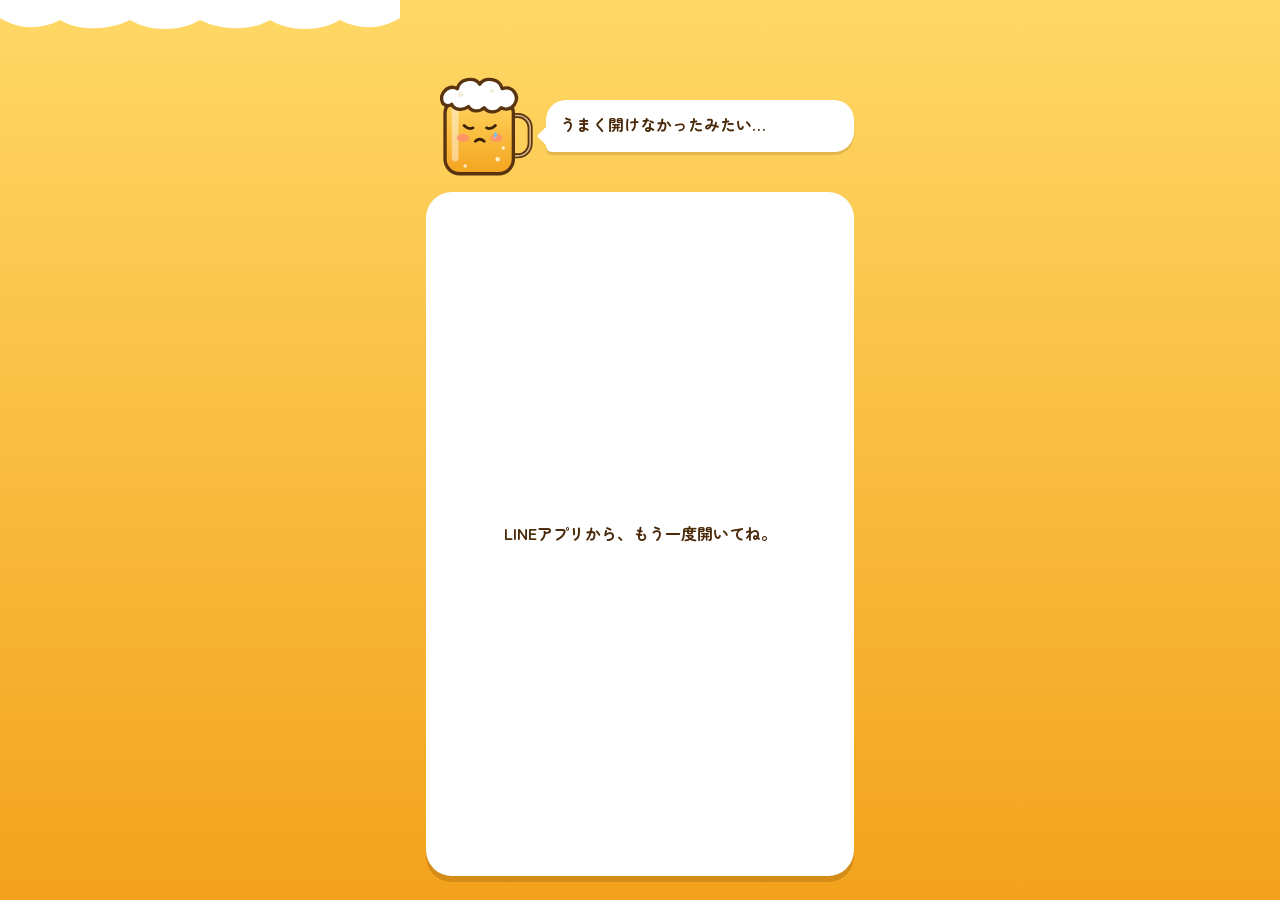
==== index.html @ 42660711 "Add files via upload" ====
<!doctype html>
<html lang="ja">
<head>
<meta charset="utf-8">
<meta name="viewport" content="width=device-width, initial-scale=1, viewport-fit=cover">
<title>飲み会アンケート</title>
<link rel="preconnect" href="https://fonts.googleapis.com">
<link href="https://fonts.googleapis.com/css2?family=Zen+Maru+Gothic:wght@500;700;900&display=swap" rel="stylesheet">
<script charset="utf-8" src="https://static.line-scdn.net/liff/edge/2/sdk.js"></script>
<script src="nomy.js"></script>
<style>
  :root {
    --beer-top: #FFD866;
    --beer-bottom: #F3A21C;
    --ink: #4A2A0A;
    --ink-soft: #7A5528;
    --card: #FFFFFF;
    --chip: #FFF3D1;
    --lantern: #E4572E;
  }
  * { box-sizing: border-box; }
  html, body { height: 100%; }
  body {
    margin: 0; color: var(--ink);
    font-family: "Zen Maru Gothic", "Hiragino Maru Gothic ProN", "Hiragino Sans", sans-serif;
    font-size: 16px; line-height: 1.6;
    background: linear-gradient(180deg, var(--beer-top), var(--beer-bottom)) fixed;
    overflow-x: hidden;
  }
  /* 泡のふち＋炭酸 */
  .foam-edge { position: fixed; inset: 0 0 auto 0; height: 34px; z-index: 0; pointer-events: none; }
  .bubbles { position: fixed; inset: 0; z-index: 0; pointer-events: none; overflow: hidden; }
  .bubbles i {
    position: absolute; bottom: -20px; width: var(--s); height: var(--s); left: var(--x);
    border-radius: 50%; background: rgba(255,255,255,.55); box-shadow: inset -2px -2px 0 rgba(255,255,255,.4);
    animation: rise var(--d) linear var(--delay) infinite;
  }
  @keyframes rise { to { transform: translate(var(--drift), -110vh); } }

  .app { position: relative; z-index: 1; max-width: 460px; margin: 0 auto; min-height: 100%;
    padding: calc(40px + env(safe-area-inset-top)) 16px calc(24px + env(safe-area-inset-bottom));
    display: flex; flex-direction: column; }

  .progress { display: flex; align-items: center; gap: 10px; font-weight: 700; font-size: 13px; color: var(--ink-soft); }
  .progress .track { flex: 1; height: 10px; background: rgba(255,255,255,.45); border-radius: 999px; overflow: hidden; }
  .progress .fill { height: 100%; width: 0; background: #fff; border-radius: 999px; transition: width .4s ease; }
  .progress[hidden] { display: block; visibility: hidden; }

  .stage { display: grid; grid-template-columns: 112px 1fr; align-items: end; gap: 8px; margin: 14px 0 10px; }
  .nomy-wrap { width: 112px; }
  .say {
    position: relative; background: var(--card); border-radius: 20px 20px 20px 6px; padding: 12px 14px;
    font-weight: 700; margin-bottom: 30px; min-height: 52px;
    box-shadow: 0 3px 0 rgba(74,42,10,.15);
  }
  .say::before { content: ""; position: absolute; left: -9px; bottom: 6px; border: 10px solid transparent; border-right-color: var(--card); border-left: 0; }
  .say.pop { animation: pop .35s cubic-bezier(.3,1.5,.6,1); }
  @keyframes pop { from { transform: scale(.85); opacity: .2; } }

  .card {
    background: var(--card); border-radius: 26px; padding: 22px 18px; box-shadow: 0 6px 0 rgba(74,42,10,.18);
    flex: 1 0 auto; display: flex; flex-direction: column;
  }
  .step { display: none; flex-direction: column; gap: 14px; flex: 1; }
  .step.on { display: flex; animation: slide .35s ease; }
  .step.back.on { animation-name: slideBack; }
  @keyframes slide { from { transform: translateX(24px); opacity: 0; } }
  @keyframes slideBack { from { transform: translateX(-24px); opacity: 0; } }
  .q { font-size: 21px; font-weight: 900; line-height: 1.4; margin: 0; }
  .hint { margin: -6px 0 0; color: var(--ink-soft); font-size: 14px; }
  .tag { display: inline-block; font-size: 12px; border-radius: 6px; padding: 0 7px; margin-left: 6px; vertical-align: 3px; font-weight: 700; }
  .tag.req { background: var(--lantern); color: #fff; }
  .tag.opt { background: var(--chip); color: var(--ink-soft); }

  input[type=text], textarea {
    width: 100%; font: inherit; font-size: 17px; color: inherit; background: #FFFBF0;
    border: 2px solid #F1DFB2; border-radius: 14px; padding: 12px 14px; -webkit-appearance: none;
  }
  textarea { min-height: 120px; resize: vertical; }
  input:focus, textarea:focus { outline: none; border-color: var(--beer-bottom); background: #fff; }
  .count { text-align: right; font-size: 12px; color: var(--ink-soft); margin-top: -8px; }

  .choices { display: grid; gap: 10px; }
  .choices input { position: absolute; opacity: 0; pointer-events: none; }
  .choices label {
    display: flex; align-items: center; gap: 12px; padding: 14px 16px; border-radius: 16px; cursor: pointer;
    background: var(--chip); border: 2px solid transparent; font-weight: 700; font-size: 17px;
    transition: transform .15s ease;
  }
  .choices label .em { font-size: 26px; line-height: 1; }
  .choices input:checked + label { background: #fff; border-color: var(--beer-bottom); box-shadow: 0 4px 0 var(--beer-bottom); transform: translateY(-2px); }
  .choices input:focus-visible + label { outline: 3px solid var(--ink); outline-offset: 2px; }

  .err { color: var(--lantern); font-weight: 700; font-size: 14px; min-height: 1.4em; margin: 0; }
  .nav { display: flex; gap: 10px; align-items: center; margin-top: auto; padding-top: 8px; }
  .btn {
    font: inherit; font-weight: 900; font-size: 17px; border: 0; border-radius: 999px; padding: 14px 22px; cursor: pointer;
    background: var(--ink); color: #fff; flex: 1; box-shadow: 0 4px 0 #2A1604;
  }
  .btn:active { transform: translateY(2px); box-shadow: 0 2px 0 #2A1604; }
  .btn:disabled { opacity: .6; }
  .btn.ghost { flex: 0 0 auto; background: transparent; color: var(--ink-soft); box-shadow: none; padding: 14px 8px; }
  .btn:focus-visible { outline: 3px solid #fff; outline-offset: 2px; }

  .intro .big { font-size: 26px; font-weight: 900; line-height: 1.35; margin: 0; }
  .intro p { margin: 0; color: var(--ink-soft); }
  .greet { white-space: pre-wrap; color: var(--ink) !important; font-weight: 700; }
  .rules { background: #FFF3D1; border-radius: 16px; padding: 12px 14px; }
  .rules b { color: var(--lantern); display: block; margin-bottom: 4px; }
  .rules p { white-space: pre-wrap; font-size: 14px; margin: 0; color: var(--ink) !important; }
  .agree { display: flex; gap: 10px; align-items: flex-start; font-weight: 700; padding: 12px 14px; border-radius: 14px; border: 2px dashed #F1DFB2; cursor: pointer; }
  .agree input { width: 24px; height: 24px; accent-color: var(--lantern); flex: none; margin: 0; }
  .agree:has(input:checked) { border-style: solid; border-color: var(--lantern); background: #FFF6F2; }
  .sub-input { display: none; } .sub-input.show { display: block; animation: slide .3s ease; }
  .multi input[type=checkbox] { position: absolute; opacity: 0; pointer-events: none; }
  .multi input:checked + label { background: #fff; border-color: var(--beer-bottom); box-shadow: 0 4px 0 var(--beer-bottom); transform: translateY(-2px); }
  .multi input:checked + label::after { content: "✓"; margin-left: auto; color: var(--lantern); font-weight: 900; }
  .multi input:focus-visible + label { outline: 3px solid var(--ink); outline-offset: 2px; }
  .stop { display: none; text-align: center; padding: 12px; border-radius: 16px; background: #FFF6F2; font-weight: 700; }
  .stop.show { display: block; animation: pop .35s ease; }
  /* 入ってきた質問の中身を順番に出す */
  .step.on > * { animation: rise-in .45s cubic-bezier(.2,.8,.2,1) both; }
  .step.on > *:nth-child(2) { animation-delay: .05s; } .step.on > *:nth-child(3) { animation-delay: .1s; }
  .step.on > *:nth-child(4) { animation-delay: .15s; } .step.on > *:nth-child(5) { animation-delay: .2s; }
  .step.on .choices label { animation: rise-in .4s cubic-bezier(.2,.8,.2,1) both; }
  .step.on .choices label:nth-of-type(2) { animation-delay: .08s; } .step.on .choices label:nth-of-type(3) { animation-delay: .16s; } .step.on .choices label:nth-of-type(4) { animation-delay: .24s; }
  @keyframes rise-in { from { opacity: 0; transform: translateY(10px); } }
  .choices label:active { transform: scale(.97); }
  .progress .fill { position: relative; }
  .progress .fill::after { content: ""; position: absolute; right: -2px; top: -3px; width: 16px; height: 16px; border-radius: 50%; background: #fff; box-shadow: -8px 2px 0 -2px #fff; }

  /* カンパイ画面 */
  .done { position: fixed; inset: 0; z-index: 5; display: none; flex-direction: column; align-items: center; justify-content: center;
    text-align: center; padding: 24px 16px; background: linear-gradient(180deg, var(--beer-top), var(--beer-bottom)); }
  .done.show { display: flex; }
  .clink { position: relative; width: 300px; height: 190px; }
  .clink .m { position: absolute; bottom: 0; width: 130px; }
  .clink .m1 { left: 0; animation: toR 1.1s cubic-bezier(.5,0,.3,1) forwards; }
  .clink .m2 { right: 0; transform: scaleX(-1); animation: toL 1.1s cubic-bezier(.5,0,.3,1) forwards; }
  @keyframes toR { 0% { transform: translateX(-60px) rotate(0); } 60% { transform: translateX(36px) rotate(14deg); } 72% { transform: translateX(22px) rotate(8deg); } 100% { transform: translateX(26px) rotate(10deg); } }
  @keyframes toL { 0% { transform: scaleX(-1) translateX(-60px) rotate(0); } 60% { transform: scaleX(-1) translateX(36px) rotate(14deg); } 72% { transform: scaleX(-1) translateX(22px) rotate(8deg); } 100% { transform: scaleX(-1) translateX(26px) rotate(10deg); } }
  .splash { position: absolute; left: 50%; top: 22px; width: 0; height: 0; }
  .splash i { position: absolute; width: var(--s); height: var(--s); border-radius: 50%; background: #fff; opacity: 0;
    animation: burst .9s ease-out .62s forwards; }
  @keyframes burst { 0% { opacity: 1; transform: translate(0,0) scale(.4); } 100% { opacity: 0; transform: translate(var(--dx), var(--dy)) scale(1); } }
  .kanpai { font-size: 44px; font-weight: 900; color: #fff; margin: 18px 0 4px; letter-spacing: .04em;
    text-shadow: 0 4px 0 var(--ink); opacity: 0; transform: scale(.6); animation: shout .5s cubic-bezier(.3,1.6,.5,1) .7s forwards; }
  @keyframes shout { to { opacity: 1; transform: scale(1); } }
  .done h2 { margin: 6px 0 4px; font-size: 20px; }
  .done p { margin: 0 0 18px; color: var(--ink-soft); font-weight: 700; }
  .done .btn { flex: 0 0 auto; min-width: 240px; }
  .done a.sub { margin-top: 14px; color: var(--ink); font-weight: 700; }
  .confetti { position: fixed; inset: 0; pointer-events: none; overflow: hidden; }
  .confetti i { position: absolute; top: -20px; left: var(--x); width: 9px; height: 14px; background: var(--c); border-radius: 2px;
    animation: fall var(--d) linear var(--delay) forwards; }
  @keyframes fall { to { transform: translate(var(--drift), 110vh) rotate(var(--r)); } }

  .loading { flex: 1; display: flex; align-items: center; justify-content: center; font-weight: 700; }
  .banner { display: none; background: #fff; border-left: 6px solid var(--lantern); border-radius: 12px; padding: 10px 12px; font-weight: 700; margin-bottom: 10px; font-size: 14px; }
  .banner.show { display: block; }

  @media (prefers-reduced-motion: reduce) {
    .bubbles, .confetti { display: none; }
    .step.on > *, .step.on .choices label, .sub-input.show, .stop.show { animation: none !important; }
    .step.on, .say.pop, .clink .m1, .clink .m2, .splash i, .kanpai { animation: none !important; }
    .kanpai { opacity: 1; transform: none; }
    .clink .m1 { transform: translateX(26px) rotate(10deg); } .clink .m2 { transform: scaleX(-1) translateX(26px) rotate(10deg); }
  }
</style>
</head>
<body>
<svg class="foam-edge" viewBox="0 0 400 34" preserveAspectRatio="none" aria-hidden="true">
  <path d="M0 0 H400 V18 C380 30 360 30 340 20 C320 32 290 32 270 20 C250 32 220 30 200 20 C180 32 150 32 130 20 C110 30 80 32 60 20 C40 30 20 30 0 18Z" fill="#fff"/>
</svg>
<div class="bubbles" id="bubbles" aria-hidden="true"></div>

<div class="app">
  <div class="progress" id="progress" hidden><div class="track"><div class="fill" id="pfill"></div></div><span id="ptext"></span></div>

  <div class="stage">
    <div class="nomy-wrap" id="nomyWrap"></div>
    <div class="say" id="say" aria-live="polite">よみこみ中…</div>
  </div>

  <div class="banner" id="banner" role="alert"></div>

  <form class="card" id="form" novalidate>
    <div class="loading" id="loading">ちょっと待ってね…</div>

    <section class="step intro" data-step="intro">
      <p class="big" id="introTitle">ようこそ！</p>
      <p class="greet" id="greet">読み込み中…</p>
      <div class="rules"><b>参加ルール</b><p id="rulesTop"></p></div>
      <p id="introText">アンケートは2〜3分で終わるよ。答えると、トーク画面にメニューが出てくるよ！</p>
      <div class="nav"><button type="button" class="btn" data-next id="startBtn">アンケートをはじめる</button></div>
    </section>

    <section class="step" data-step="nickname" data-say="まずは、なんて呼べばいい？">
      <label class="q" for="nickname">お名前（ニックネーム）<span class="tag req">必須</span></label>
      <input type="text" id="nickname" name="nickname" maxlength="30" autocomplete="nickname" enterkeyhint="next">
      <p class="err" data-err></p>
      <div class="nav"><button type="button" class="btn ghost" data-back>もどる</button><button type="button" class="btn" data-next>つぎへ</button></div>
    </section>

    <section class="step" data-step="adult" data-say="お酒の席だから、念のため確認させてね">
      <p class="q" id="adultQ">20歳以上ですか？<span class="tag req">必須</span></p>
      <div class="choices" role="radiogroup" aria-labelledby="adultQ">
        <input type="radio" id="ad1" name="adult" value="はい"><label for="ad1"><span class="em">🙆</span>はい、20歳以上です</label>
        <input type="radio" id="ad2" name="adult" value="いいえ"><label for="ad2"><span class="em">🙅</span>いいえ</label>
      </div>
      <div class="stop" id="stop">ごめんね、お酒の席なので<br>20歳以上の人だけの会なんだ。<br>また大人になったら遊びに来てね！</div>
      <p class="err" data-err></p>
      <div class="nav"><button type="button" class="btn ghost" data-back>もどる</button><button type="button" class="btn" data-next>つぎへ</button></div>
    </section>

    <section class="step" data-step="referral" data-say="この会のこと、どこで知ったの？">
      <p class="q" id="refQ">この会を知ったきっかけは？<span class="tag req">必須</span></p>
      <div class="choices" role="radiogroup" aria-labelledby="refQ">
        <input type="radio" id="r1" name="referral" value="知り合いの紹介"><label for="r1"><span class="em">🤝</span>知り合いの紹介</label>
        <input type="radio" id="r2" name="referral" value="SNS"><label for="r2"><span class="em">📱</span>SNS</label>
        <input type="radio" id="r3" name="referral" value="その他"><label for="r3"><span class="em">💭</span>その他</label>
      </div>
      <div class="sub-input" id="referrerBox">
        <label class="hint" for="referrer">紹介してくれた人の名前（任意）</label>
        <input type="text" id="referrer" name="referrer" maxlength="30" placeholder="例：たろう" enterkeyhint="next">
      </div>
      <p class="err" data-err></p>
      <div class="nav"><button type="button" class="btn ghost" data-back>もどる</button><button type="button" class="btn" data-next>つぎへ</button></div>
    </section>

    <section class="step" data-step="attend" data-say="来てくれるかな…？ドキドキ">
      <p class="q" id="attendQ">参加しますか？<span class="tag req">必須</span></p>
      <div class="choices" role="radiogroup" aria-labelledby="attendQ">
        <input type="radio" id="a1" name="attend" value="参加"><label for="a1"><span class="em">🙋</span>参加する！</label>
        <input type="radio" id="a2" name="attend" value="不参加"><label for="a2"><span class="em">🙇</span>今回は不参加</label>
      </div>
      <p class="err" data-err></p>
      <div class="nav"><button type="button" class="btn ghost" data-back>もどる</button><button type="button" class="btn" data-next>つぎへ</button></div>
    </section>

    <section class="step" data-step="purpose" data-say="どんなことを楽しみにしてる？いくつでも選んでね">
      <p class="q" id="purQ">参加の目的は？<span class="tag req">必須・複数OK</span></p>
      <div class="choices multi" role="group" aria-labelledby="purQ">
        <input type="checkbox" id="p1" name="purpose" value="交流したい"><label for="p1"><span class="em">🥂</span>いろんな人と交流したい</label>
        <input type="checkbox" id="p2" name="purpose" value="仕事の話を聞きたい"><label for="p2"><span class="em">💼</span>仕事の話を聞きたい</label>
        <input type="checkbox" id="p3" name="purpose" value="夢・目標を話したい"><label for="p3"><span class="em">🌟</span>夢や目標を話したい</label>
        <input type="checkbox" id="p4" name="purpose" value="その他"><label for="p4"><span class="em">💭</span>その他</label>
      </div>
      <p class="err" data-err></p>
      <div class="nav"><button type="button" class="btn ghost" data-back>もどる</button><button type="button" class="btn" data-next>つぎへ</button></div>
    </section>

    <section class="step" data-step="connect" data-say="お仕事で、どんな人とつながりたい？" data-face="sparkle">
      <label class="q" for="connect">仕事でつながりたい人<span class="tag opt">任意</span></label>
      <p class="hint">業界・職種・立場など、なんでもOK！</p>
      <textarea id="connect" name="connect" maxlength="300" placeholder="例：IT系の経営者、Webデザイナー、独立している人"></textarea>
      <div class="count" data-for="connect"></div>
      <div class="nav"><button type="button" class="btn ghost" data-back>もどる</button><button type="button" class="btn" data-next>つぎへ</button></div>
    </section>

    <section class="step" data-step="drink" data-say="お酒は飲む派？">
      <p class="q" id="drinkQ">お酒は飲みますか？<span class="tag opt">任意</span></p>
      <div class="choices" role="radiogroup" aria-labelledby="drinkQ">
        <input type="radio" id="d1" name="drink" value="飲む"><label for="d1"><span class="em">🍺</span>飲む！</label>
        <input type="radio" id="d2" name="drink" value="少し"><label for="d2"><span class="em">🥂</span>少しだけ</label>
        <input type="radio" id="d3" name="drink" value="飲まない"><label for="d3"><span class="em">🧃</span>飲まない</label>
      </div>
      <div class="nav"><button type="button" class="btn ghost" data-back>もどる</button><button type="button" class="btn" data-next>つぎへ</button></div>
    </section>

    <section class="step" data-step="ng" data-say="苦手な食べ物やアレルギー、ある？">
      <label class="q" for="ng">食べられないもの・アレルギー<span class="tag opt">任意</span></label>
      <p class="hint">なければ空のままでOK！お店に伝えるね。</p>
      <input type="text" id="ng" name="ng" maxlength="200" placeholder="例：えび、生もの" enterkeyhint="next">
      <div class="nav"><button type="button" class="btn ghost" data-back>もどる</button><button type="button" class="btn" data-next>つぎへ</button></div>
    </section>

    <section class="step" data-step="dream" data-say="ねえねえ、将来の夢ってある？✨" data-face="sparkle">
      <label class="q" for="dream">将来の夢・やりたいこと<span class="tag opt">任意</span></label>
      <p class="hint">大きな夢でも、小さなやりたいことでも！</p>
      <textarea id="dream" name="dream" maxlength="1000" placeholder="例：いつか自分のカフェを開きたい"></textarea>
      <div class="count" data-for="dream"></div>
      <div class="nav"><button type="button" class="btn ghost" data-back>もどる</button><button type="button" class="btn" data-next>つぎへ</button></div>
    </section>

    <section class="step" data-step="goal" data-say="いまの目標も聞かせて！応援するよ" data-face="sparkle">
      <label class="q" for="goal">目標<span class="tag opt">任意</span></label>
      <p class="hint">今年や今月の目標など</p>
      <textarea id="goal" name="goal" maxlength="1000" placeholder="例：今年中にフルマラソン完走"></textarea>
      <div class="count" data-for="goal"></div>
      <div class="nav"><button type="button" class="btn ghost" data-back>もどる</button><button type="button" class="btn" data-next>つぎへ</button></div>
    </section>

    <section class="step" data-step="comment" data-say="さいごに、ひとことどうぞ！" data-face="wink">
      <label class="q" for="comment">ひとこと<span class="tag opt">任意</span></label>
      <textarea id="comment" name="comment" maxlength="500" placeholder="意気込みや質問などあればどうぞ"></textarea>
      <div class="count" data-for="comment"></div>
      <div class="nav"><button type="button" class="btn ghost" data-back>もどる</button><button type="button" class="btn" data-next>つぎへ</button></div>
    </section>

    <section class="step" data-step="agree" data-say="さいごに、ルールの確認だよ！" data-face="normal">
      <p class="q">参加ルールの確認</p>
      <div class="rules"><b>参加ルール</b><p id="rulesBottom"></p></div>
      <label class="agree"><input type="checkbox" id="agree" name="agree"> 上のルールを守って参加します</label>
      <p class="err" data-err></p>
      <div class="nav"><button type="button" class="btn ghost" data-back>もどる</button><button type="submit" class="btn" id="submit">送信してカンパイ！</button></div>
    </section>
  </form>
</div>

<div class="done" id="done" role="dialog" aria-labelledby="doneTitle">
  <div class="clink" aria-hidden="true">
    <div class="m m1" id="m1"></div>
    <div class="m m2" id="m2"></div>
    <div class="splash" id="splash"></div>
  </div>
  <div class="kanpai" aria-hidden="true">カンパーイ！</div>
  <h2 id="doneTitle">回答ありがとうございます！</h2>
  <p>トークにもどると、メニューが出てるよ🍻</p>
  <button type="button" class="btn" id="close">トークにもどる</button>
  <a class="sub" href="event.html">イベントの詳細を見る</a>
  <div class="confetti" id="confetti" aria-hidden="true"></div>
</div>

<script>
const LIFF_ID = '2012697224-lfwPcqYm';
const GAS_URL = 'https://script.google.com/macros/s/AKfycby45UwD6Ymwvnf_D_4vMbUGY_m0DUGJtse1oD3hqwHVuDASQ996Xnu2-AKLAqKheMiytQ/exec';

// ?preview=1 で LINE につながずに見た目だけ確認できる（送信もしない）
const params = new URLSearchParams(location.search);
const PREVIEW = params.has('preview');
const FIELDS = ['nickname', 'attend', 'drink', 'ng', 'dream', 'goal', 'comment', 'referral', 'referrer', 'adult', 'connect'];
const SAMPLE_EVENT = {
  greeting: 'この会は、お酒を飲みながら「将来の夢」や「これからの働き方」を気軽に語り合う交流会です。希望する人には、主催者からお仕事の紹介もしています。\nまずはかんたんなアンケートに答えてね！',
  rules: '・セクハラ、パワハラ、しつこい勧誘・営業は禁止です\n・守れない場合は途中で退場していただき、次回以降も参加できません\n・お酒の席なので、20歳未満の方は参加できません',
};
const $ = (id) => document.getElementById(id);
const form = $('form');
const steps = [...document.querySelectorAll('.step')];
const REDUCED = matchMedia('(prefers-reduced-motion: reduce)').matches;
let cur = 0;
let returning = false;

Nomy.installCSS();
$('nomyWrap').innerHTML = Nomy.svg({ id: 'main' });
const nomy = $('nomyWrap').querySelector('svg');

// 炭酸の泡
(function bubbles() {
  if (REDUCED) return;
  const box = $('bubbles');
  for (let i = 0; i < 18; i++) {
    const b = document.createElement('i');
    const s = 4 + Math.random() * 10;
    b.style.cssText = `--s:${s}px;--x:${Math.random() * 100}%;--d:${6 + Math.random() * 8}s;--delay:${-Math.random() * 10}s;--drift:${(Math.random() - .5) * 60}px`;
    box.appendChild(b);
  }
})();

function say(text, face, move) {
  const el = $('say');
  el.textContent = text;
  el.classList.remove('pop'); void el.offsetWidth; el.classList.add('pop');
  Nomy.setFace(nomy, face || 'normal');
  if (move) Nomy.play(nomy, move);
}

function visibleSteps() {
  // 不参加ならお酒・食べ物の質問は飛ばす
  const notGoing = form.elements.attend.value === '不参加';
  return steps.filter((s) => !(notGoing && (s.dataset.step === 'drink' || s.dataset.step === 'ng')));
}

function go(i, dir) {
  const vis = visibleSteps();
  i = Math.max(0, Math.min(i, vis.length - 1));
  steps.forEach((s) => s.classList.remove('on', 'back'));
  const s = vis[i];
  if (dir < 0) s.classList.add('back');
  s.classList.add('on');
  cur = i;
  const total = vis.length - 1;
  $('progress').hidden = i === 0;
  $('pfill').style.width = (i / total * 100) + '%';
  $('ptext').textContent = i === total ? 'さいご！' : `${i} / ${total}`;
  if (s.dataset.say) say(s.dataset.say, s.dataset.face || 'normal');
  const first = s.querySelector('input[type=text], textarea');
  if (first && i > 0) setTimeout(() => first.focus({ preventScroll: true }), 50);
  window.scrollTo({ top: 0, behavior: REDUCED ? 'auto' : 'smooth' });
}

function current() { return visibleSteps()[cur]; }

function check(s) {
  const k = s.dataset.step;
  const err = s.querySelector('[data-err]');
  let msg = '';
  if (k === 'nickname' && !form.elements.nickname.value.trim()) msg = 'お名前を入れてね';
  if (k === 'attend' && !form.elements.attend.value) msg = 'どちらか選んでね';
  if (k === 'adult' && !form.elements.adult.value) msg = 'どちらか選んでね';
  if (k === 'adult' && form.elements.adult.value === 'いいえ') { msg = ' '; }
  if (k === 'referral' && !form.elements.referral.value) msg = 'ひとつ選んでね';
  if (k === 'purpose' && !purposes().length) msg = 'ひとつ以上選んでね';
  if (k === 'agree' && !$('agree').checked) msg = 'ルールに同意してね';
  if (msg === ' ') { say('ごめんね…お酒の席だから20歳以上の人だけなんだ', 'sad', 'droop'); return false; }
  if (err) err.textContent = msg;
  if (msg) { say(msg, 'wow', 'wiggle'); return false; }
  return true;
}

form.addEventListener('click', (e) => {
  if (e.target.closest('[data-next]')) {
    if (!check(current())) return;
    go(cur + 1, 1);
  } else if (e.target.closest('[data-back]')) {
    go(cur - 1, -1);
  }
});

// 選んだ瞬間にノミィが反応
function purposes() { return [...form.querySelectorAll('input[name=purpose]:checked')].map((c) => c.value); }

const REACT = {
  adult: { 'はい': ['ありがとう！', 'happy', 'wiggle'], 'いいえ': ['ごめんね…お酒の席だから20歳以上の人だけなんだ', 'sad', 'droop'] },
  referral: { '知り合いの紹介': ['いい人に誘われたね！よかったら名前も教えて', 'happy', 'jump'], 'SNS': ['見つけてくれてありがとう！', 'wink', 'wiggle'], 'その他': ['なるほど〜！', 'normal', 'wiggle'] },
  attend: { '参加': ['やったー！待ってるね！', 'happy', 'jump'], '不参加': ['そっかぁ…また今度ね！', 'sad', 'droop'] },
  drink: { '飲む': ['いいね、いっぱいカンパイしよ！', 'happy', 'jump'], '少し': ['ほどほどがいちばん！', 'wink', 'wiggle'], '飲まない': ['ソフドリでも楽しもうね！', 'happy', 'wiggle'] },
};
form.addEventListener('change', (e) => {
  const r = REACT[e.target.name] && REACT[e.target.name][e.target.value];
  if (r) say(r[0], r[1], r[2]);
  if (e.target.name === 'adult') { $('stop').classList.toggle('show', e.target.value === 'いいえ'); }
  if (e.target.name === 'referral') { $('referrerBox').classList.toggle('show', e.target.value === '知り合いの紹介'); }
  if (e.target.name === 'purpose' && e.target.checked) {
    const m = { '交流したい': ['友だち、たくさんできるといいね！', 'happy', 'jump'], '仕事の話を聞きたい': ['お仕事の話、楽しみにしててね！', 'sparkle', 'jump'], '夢・目標を話したい': ['語ろう語ろう！✨', 'sparkle', 'wiggle'], 'その他': ['いいね！', 'wink', 'wiggle'] }[e.target.value];
    if (m) say(m[0], m[1], m[2]);
  }
  if (e.target.id === 'agree' && e.target.checked) say('ありがとう！じゃあ送信しよう！', 'happy', 'jump');
  const err = e.target.closest('.step') && e.target.closest('.step').querySelector('[data-err]');
  if (err) err.textContent = '';
});

form.addEventListener('input', (e) => {
  updateCounts();
  if (e.target.name === 'nickname' && e.target.value.trim().length === 1) say('いい名前！', 'happy');
});

form.addEventListener('keydown', (e) => {
  if (e.key === 'Enter' && e.target.matches('input[type=text]') && !e.isComposing) {
    e.preventDefault();
    if (check(current())) go(cur + 1, 1);
  }
});

function updateCounts() {
  document.querySelectorAll('.count').forEach((c) => {
    const el = $(c.dataset.for);
    c.textContent = `${el.value.length} / ${el.maxLength}`;
  });
}

function getValues() {
  const out = {};
  FIELDS.forEach((k) => { out[k] = String(form.elements[k].value || '').trim(); });
  if (out.attend === '不参加') { out.drink = ''; out.ng = ''; }
  if (out.referral !== '知り合いの紹介') out.referrer = '';
  out.purpose = purposes();
  out.agree = $('agree').checked;
  return out;
}

function setValues(a) {
  FIELDS.forEach((k) => {
    const v = a[k] || '';
    const el = form.elements[k];
    if (el instanceof RadioNodeList) [...el].forEach((r) => { r.checked = r.value === v; });
    else el.value = v;
  });
  const ps = Array.isArray(a.purpose) ? a.purpose : [];
  form.querySelectorAll('input[name=purpose]').forEach((c) => { c.checked = ps.includes(c.value); });
  $('referrerBox').classList.toggle('show', a.referral === '知り合いの紹介');
  $('agree').checked = false; // 直すときも毎回ルールに同意してもらう
  updateCounts();
}

function banner(msg) {
  $('banner').textContent = msg || '';
  $('banner').classList.toggle('show', !!msg);
}

async function api(body) {
  if (PREVIEW) {
    await new Promise((r) => setTimeout(r, 500));
    return body.type === 'load' ? { ok: true, answer: params.has('again') ? { nickname: 'ありす', attend: '参加', drink: '少し', ng: '', dream: '', goal: '', comment: '', adult: 'はい', referral: '知り合いの紹介', referrer: 'たろう', purpose: ['交流したい'], agree: true, connect: '' } : null } : { ok: true };
  }
  const res = await fetch(GAS_URL, {
    method: 'POST',
    headers: { 'Content-Type': 'text/plain;charset=utf-8' }, // CORSの事前確認を避ける
    body: JSON.stringify({ ...body, idToken: liff.getIDToken() }),
  });
  return res.json();
}

form.addEventListener('submit', async (e) => {
  e.preventDefault();
  banner('');
  const v = getValues();
  if (!v.nickname) { go(visibleSteps().findIndex((s) => s.dataset.step === 'nickname'), -1); return check(current()); }
  for (const k of ['adult', 'referral', 'attend', 'purpose', 'agree']) {
    const i = visibleSteps().findIndex((s) => s.dataset.step === k);
    if (!check(visibleSteps()[i])) { go(i, -1); return check(current()); }
  }
  const btn = $('submit');
  const label = btn.textContent;
  btn.disabled = true; btn.textContent = '送信中…';
  say('とどけ〜！', 'wow');
  try {
    const res = await api({ type: 'answer', answer: v });
    if (res.ok) return celebrate();
    if (res.error === 'auth') banner('ログインの期限が切れたみたい。画面を閉じて、もう一度開いてね。');
    else if (res.error === 'invalid') banner('入力内容をもう一度確認してね。');
    else if (res.error === 'underage') banner('お酒の席なので、20歳以上の人だけ参加できます。');
    else banner('回答は保存できたけど、メニューを出せなかったよ。主催者に連絡してね。');
    say('あれれ…', 'sad', 'droop');
  } catch (err) {
    banner('通信に失敗したよ。電波のいいところで、もう一度送信してね。');
    say('電波が…', 'sad', 'droop');
  } finally {
    btn.disabled = false; btn.textContent = label;
  }
});

function celebrate() {
  $('m1').innerHTML = Nomy.svg({ id: 'c1', face: 'happy' });
  $('m2').innerHTML = Nomy.svg({ id: 'c2', face: 'happy', dark: true });
  const sp = $('splash');
  sp.replaceChildren();
  for (let i = 0; i < 14; i++) {
    const d = document.createElement('i');
    const a = (Math.PI * 2 * i) / 14;
    const r = 50 + Math.random() * 50;
    d.style.cssText = `--s:${8 + Math.random() * 12}px;--dx:${Math.cos(a) * r}px;--dy:${Math.sin(a) * r - 30}px`;
    sp.appendChild(d);
  }
  if (!REDUCED) {
    const colors = ['#fff', '#E4572E', '#4A2A0A', '#FFF3D1', '#7CC4F2'];
    const box = $('confetti');
    box.replaceChildren();
    for (let i = 0; i < 60; i++) {
      const c = document.createElement('i');
      c.style.cssText = `--x:${Math.random() * 100}%;--c:${colors[i % colors.length]};--d:${2.2 + Math.random() * 2}s;--delay:${.6 + Math.random() * .8}s;--drift:${(Math.random() - .5) * 120}px;--r:${(Math.random() - .5) * 900}deg`;
      box.appendChild(c);
    }
  }
  $('done').classList.add('show');
  $('close').focus();
}

$('close').addEventListener('click', () => {
  if (!PREVIEW && liff.isInClient()) liff.closeWindow();
  else $('done').classList.remove('show');
});

function fatal(msg) {
  $('loading').textContent = msg;
  say('うまく開けなかったみたい…', 'sad');
}

async function loadEvent() {
  try {
    const d = PREVIEW ? { ok: true, event: SAMPLE_EVENT } : await (await fetch(GAS_URL + '?type=event')).json();
    if (d.ok) return d.event;
  } catch (e) { /* 読めなくても続ける */ }
  return SAMPLE_EVENT;
}

async function main() {
  updateCounts();
  say('やあ！ノミィだよ🍺', 'happy', 'jump');
  const evP = loadEvent();
  if (!PREVIEW) {
    try { await liff.init({ liffId: LIFF_ID }); } catch (e) { return fatal('LINEアプリから、もう一度開いてね。'); }
    if (!liff.isLoggedIn()) { liff.login({ redirectUri: location.href }); return; }
  }
  try {
    const res = await api({ type: 'load' });
    if (res.ok && res.answer) {
      setValues(res.answer);
      returning = true;
    } else if (!res.ok && res.error === 'auth' && !PREVIEW) {
      liff.logout(); liff.login({ redirectUri: location.href }); return;
    }
  } catch (e) { /* 読み込めなくても新しく答えられる */ }
  const ev = await evP;
  $('greet').textContent = ev.greeting;
  $('rulesTop').textContent = ev.rules;
  $('rulesBottom').textContent = ev.rules;
  $('loading').remove();
  if (returning) {
    $('introTitle').textContent = 'おかえり！';
    $('introText').textContent = 'まえの回答が入ってるよ。直したいところだけ変えてね。';
    $('startBtn').textContent = '回答を直す';
    $('submit').textContent = '更新してカンパイ！';
  }
  go(0, 1);
  say(returning ? `おかえり、${form.elements.nickname.value}さん！` : 'やあ！ノミィだよ🍺 まずはごあいさつを読んでね！', 'happy', 'jump');
}
main();
</script>
</body>
</html>
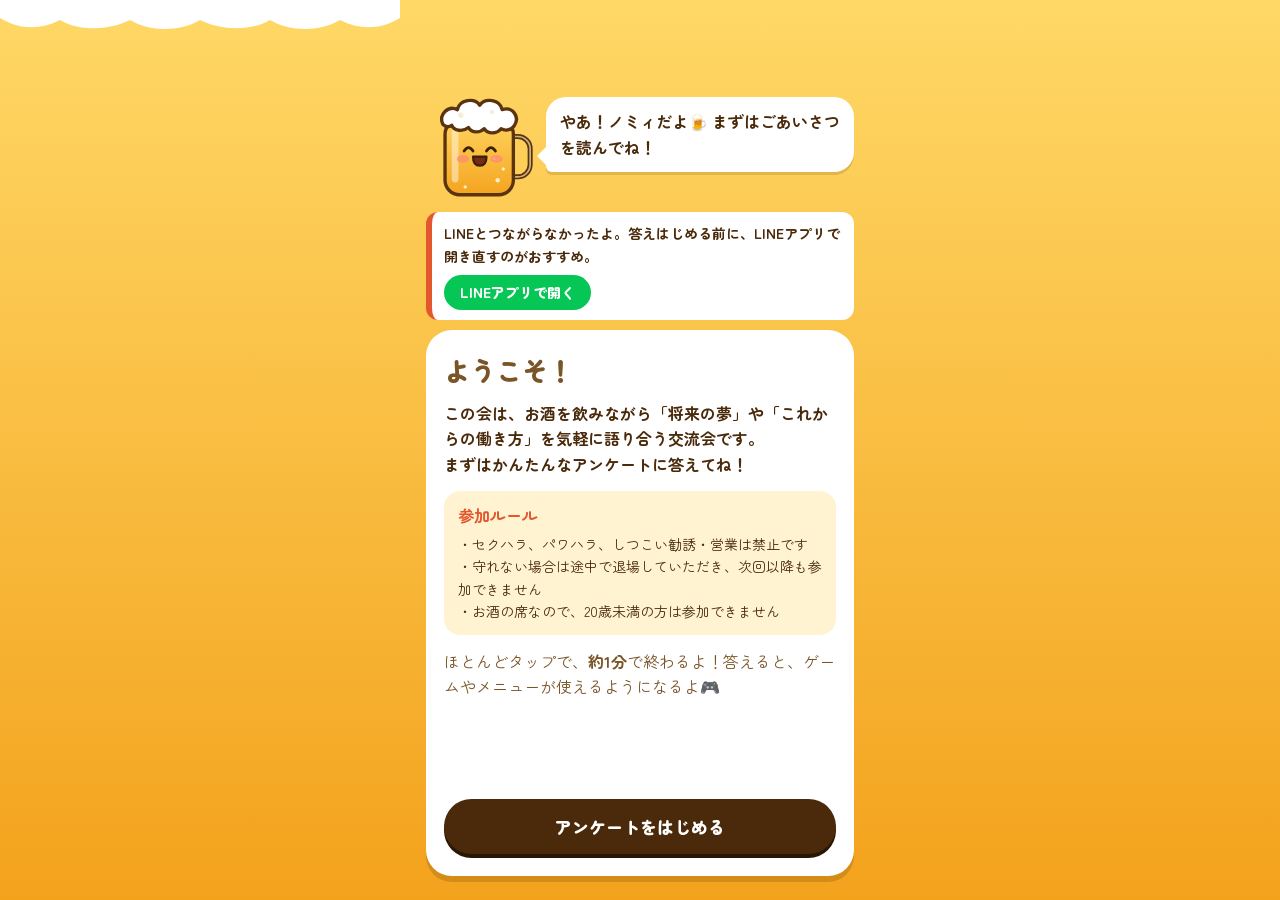
==== commit 1369b311: "Add files via upload" ====
--- a/index.html
+++ b/index.html
@@ -6,7 +6,6 @@
 <title>飲み会アンケート</title>
 <link rel="preconnect" href="https://fonts.googleapis.com">
 <link href="https://fonts.googleapis.com/css2?family=Zen+Maru+Gothic:wght@500;700;900&display=swap" rel="stylesheet">
-<script charset="utf-8" src="https://static.line-scdn.net/liff/edge/2/sdk.js"></script>
 <script src="nomy.js"></script>
 <style>
   :root {
@@ -111,6 +110,21 @@
   .agree { display: flex; gap: 10px; align-items: flex-start; font-weight: 700; padding: 12px 14px; border-radius: 14px; border: 2px dashed #F1DFB2; cursor: pointer; }
   .agree input { width: 24px; height: 24px; accent-color: var(--lantern); flex: none; margin: 0; }
   .agree:has(input:checked) { border-style: solid; border-color: var(--lantern); background: #FFF6F2; }
+  .age-row { display: flex; align-items: center; gap: 10px; }
+  .age-row input { max-width: 140px; font-size: 26px; font-weight: 900; text-align: center; }
+  .age-row .unit { font-size: 20px; font-weight: 900; }
+  .quick { display: flex; flex-wrap: wrap; gap: 6px; margin-top: 8px; }
+  .quick button { border: 2px solid var(--beer-bottom); background: #FFF8E3; color: var(--ink); border-radius: 999px; padding: 6px 12px; font: inherit; font-size: 13px; font-weight: 700; cursor: pointer; }
+  .quick button:active { transform: scale(.95); }
+  .extra-item { margin-top: 14px; }
+  .extra-item .hint { display: block; margin: 0 0 6px; font-weight: 700; }
+  .choices.row { grid-template-columns: repeat(3, 1fr); }
+  .choices.two { grid-template-columns: 1fr 1fr; gap: 8px; }
+  .choices.two label { padding: 10px 10px; font-size: 14px; gap: 6px; }
+  .choices.two label .em { font-size: 20px; }
+  .choices.row label { justify-content: center; padding: 10px 6px; }
+  .step.notgoing .going-only { display: none; }
+  .left { font-size: 12px; font-weight: 700; color: var(--ink-soft); }
   .sub-input { display: none; } .sub-input.show { display: block; animation: slide .3s ease; }
   .multi input[type=checkbox] { position: absolute; opacity: 0; pointer-events: none; }
   .multi input:checked + label { background: #fff; border-color: var(--beer-bottom); box-shadow: 0 4px 0 var(--beer-bottom); transform: translateY(-2px); }
@@ -150,6 +164,7 @@
   .done p { margin: 0 0 18px; color: var(--ink-soft); font-weight: 700; }
   .done .btn { flex: 0 0 auto; min-width: 240px; }
   .done a.sub { margin-top: 14px; color: var(--ink); font-weight: 700; }
+  .done .game-btn { margin-top: 10px; background: #fff; color: var(--ink); text-decoration: none; box-shadow: 0 4px 0 rgba(74,42,10,.25); flex: 0 0 auto; min-width: 240px; text-align: center; }
   .confetti { position: fixed; inset: 0; pointer-events: none; overflow: hidden; }
   .confetti i { position: absolute; top: -20px; left: var(--x); width: 9px; height: 14px; background: var(--c); border-radius: 2px;
     animation: fall var(--d) linear var(--delay) forwards; }
@@ -158,6 +173,7 @@
   .loading { flex: 1; display: flex; align-items: center; justify-content: center; font-weight: 700; }
   .banner { display: none; background: #fff; border-left: 6px solid var(--lantern); border-radius: 12px; padding: 10px 12px; font-weight: 700; margin-bottom: 10px; font-size: 14px; }
   .banner.show { display: block; }
+  .banner-link { display: inline-block; margin-top: 8px; background: #06C755; color: #fff; border-radius: 999px; padding: 6px 16px; text-decoration: none; font-weight: 800; }
 
   @media (prefers-reduced-motion: reduce) {
     .bubbles, .confetti { display: none; }
@@ -191,7 +207,7 @@
       <p class="big" id="introTitle">ようこそ！</p>
       <p class="greet" id="greet">読み込み中…</p>
       <div class="rules"><b>参加ルール</b><p id="rulesTop"></p></div>
-      <p id="introText">アンケートは2〜3分で終わるよ。答えると、トーク画面にメニューが出てくるよ！</p>
+      <p id="introText">ほとんどタップで、<b>約1分</b>で終わるよ！答えると、ゲームやメニューが使えるようになるよ🎮</p>
       <div class="nav"><button type="button" class="btn" data-next id="startBtn">アンケートをはじめる</button></div>
     </section>
 
@@ -202,13 +218,31 @@
       <div class="nav"><button type="button" class="btn ghost" data-back>もどる</button><button type="button" class="btn" data-next>つぎへ</button></div>
     </section>
 
-    <section class="step" data-step="adult" data-say="お酒の席だから、念のため確認させてね">
-      <p class="q" id="adultQ">20歳以上ですか？<span class="tag req">必須</span></p>
-      <div class="choices" role="radiogroup" aria-labelledby="adultQ">
-        <input type="radio" id="ad1" name="adult" value="はい"><label for="ad1"><span class="em">🙆</span>はい、20歳以上です</label>
-        <input type="radio" id="ad2" name="adult" value="いいえ"><label for="ad2"><span class="em">🙅</span>いいえ</label>
-      </div>
+    <section class="step" data-step="adult" data-say="お酒の席だから、年齢を教えてね">
+      <label class="q" for="age">年齢は？<span class="tag req">必須</span></label>
+      <div class="age-row"><input type="text" inputmode="numeric" pattern="[0-9]*" id="age" name="age" maxlength="2" placeholder="例：28" enterkeyhint="next" autocomplete="off"><span class="unit">歳</span></div>
+      <input type="hidden" name="adult" id="adult">
       <div class="stop" id="stop">ごめんね、お酒の席なので<br>20歳以上の人だけの会なんだ。<br>また大人になったら遊びに来てね！</div>
+      <p class="err" data-err></p>
+      <div class="nav"><button type="button" class="btn ghost" data-back>もどる</button><button type="button" class="btn" data-next>つぎへ</button></div>
+    </section>
+
+    <section class="step" data-step="job" data-say="どんなお仕事をしてるの？">
+      <p class="q" id="jobQ">職業は？<span class="tag req">必須</span></p>
+      <div class="choices two" role="radiogroup" aria-labelledby="jobQ">
+        <input type="radio" id="j1" name="job" value="会社員"><label for="j1"><span class="em">🏢</span>会社員</label>
+        <input type="radio" id="j2" name="job" value="経営者・役員"><label for="j2"><span class="em">👔</span>経営者・役員</label>
+        <input type="radio" id="j3" name="job" value="個人事業主・フリーランス"><label for="j3"><span class="em">💻</span>個人事業主・フリーランス</label>
+        <input type="radio" id="j4" name="job" value="公務員"><label for="j4"><span class="em">🏛️</span>公務員</label>
+        <input type="radio" id="j5" name="job" value="学生"><label for="j5"><span class="em">🎓</span>学生</label>
+        <input type="radio" id="j6" name="job" value="パート・アルバイト"><label for="j6"><span class="em">🧑‍🍳</span>パート・アルバイト</label>
+        <input type="radio" id="j7" name="job" value="その他"><label for="j7"><span class="em">💭</span>その他</label>
+      </div>
+      <label class="hint" for="jobDetail">業種・職種 <span class="tag req">必須</span></label>
+      <input type="text" id="jobDetail" name="jobDetail" maxlength="60" placeholder="例：IT・Webエンジニア、美容・ネイリスト" enterkeyhint="next">
+      <div class="quick" data-target="jobDetail" aria-label="タップで入力">
+        <button type="button">営業</button><button type="button">IT・エンジニア</button><button type="button">事務</button><button type="button">販売・接客</button><button type="button">飲食</button><button type="button">美容</button><button type="button">医療・福祉</button><button type="button">クリエイティブ</button><button type="button">教育</button><button type="button">不動産・建設</button>
+      </div>
       <p class="err" data-err></p>
       <div class="nav"><button type="button" class="btn ghost" data-back>もどる</button><button type="button" class="btn" data-next>つぎへ</button></div>
     </section>
@@ -250,52 +284,47 @@
       <div class="nav"><button type="button" class="btn ghost" data-back>もどる</button><button type="button" class="btn" data-next>つぎへ</button></div>
     </section>
 
-    <section class="step" data-step="connect" data-say="お仕事で、どんな人とつながりたい？" data-face="sparkle">
-      <label class="q" for="connect">仕事でつながりたい人<span class="tag opt">任意</span></label>
-      <p class="hint">業界・職種・立場など、なんでもOK！</p>
-      <textarea id="connect" name="connect" maxlength="300" placeholder="例：IT系の経営者、Webデザイナー、独立している人"></textarea>
-      <div class="count" data-for="connect"></div>
-      <div class="nav"><button type="button" class="btn ghost" data-back>もどる</button><button type="button" class="btn" data-next>つぎへ</button></div>
-    </section>
-
-    <section class="step" data-step="drink" data-say="お酒は飲む派？">
-      <p class="q" id="drinkQ">お酒は飲みますか？<span class="tag opt">任意</span></p>
-      <div class="choices" role="radiogroup" aria-labelledby="drinkQ">
-        <input type="radio" id="d1" name="drink" value="飲む"><label for="d1"><span class="em">🍺</span>飲む！</label>
-        <input type="radio" id="d2" name="drink" value="少し"><label for="d2"><span class="em">🥂</span>少しだけ</label>
-        <input type="radio" id="d3" name="drink" value="飲まない"><label for="d3"><span class="em">🧃</span>飲まない</label>
-      </div>
-      <div class="nav"><button type="button" class="btn ghost" data-back>もどる</button><button type="button" class="btn" data-next>つぎへ</button></div>
-    </section>
-
-    <section class="step" data-step="ng" data-say="苦手な食べ物やアレルギー、ある？">
-      <label class="q" for="ng">食べられないもの・アレルギー<span class="tag opt">任意</span></label>
-      <p class="hint">なければ空のままでOK！お店に伝えるね。</p>
-      <input type="text" id="ng" name="ng" maxlength="200" placeholder="例：えび、生もの" enterkeyhint="next">
-      <div class="nav"><button type="button" class="btn ghost" data-back>もどる</button><button type="button" class="btn" data-next>つぎへ</button></div>
-    </section>
-
     <section class="step" data-step="dream" data-say="ねえねえ、将来の夢ってある？✨" data-face="sparkle">
-      <label class="q" for="dream">将来の夢・やりたいこと<span class="tag opt">任意</span></label>
+      <label class="q" for="dream">将来の夢・やりたいこと<span class="tag req">必須</span></label>
       <p class="hint">大きな夢でも、小さなやりたいことでも！</p>
       <textarea id="dream" name="dream" maxlength="1000" placeholder="例：いつか自分のカフェを開きたい"></textarea>
+      <p class="hint" style="margin-top:8px">思いつかなければ、タップで選んでもOK👇</p>
+      <div class="quick" data-target="dream" aria-label="タップで入力">
+        <button type="button">独立・起業したい</button><button type="button">自分のお店を持ちたい</button><button type="button">海外で暮らしたい・働きたい</button><button type="button">好きなことを仕事にしたい</button><button type="button">年収を上げたい</button><button type="button">家族と楽しく暮らしたい</button><button type="button">いろんな人とつながりたい</button><button type="button">まだ探し中！</button>
+      </div>
       <div class="count" data-for="dream"></div>
+      <p class="err" data-err></p>
       <div class="nav"><button type="button" class="btn ghost" data-back>もどる</button><button type="button" class="btn" data-next>つぎへ</button></div>
     </section>
 
-    <section class="step" data-step="goal" data-say="いまの目標も聞かせて！応援するよ" data-face="sparkle">
-      <label class="q" for="goal">目標<span class="tag opt">任意</span></label>
-      <p class="hint">今年や今月の目標など</p>
-      <textarea id="goal" name="goal" maxlength="1000" placeholder="例：今年中にフルマラソン完走"></textarea>
-      <div class="count" data-for="goal"></div>
-      <div class="nav"><button type="button" class="btn ghost" data-back>もどる</button><button type="button" class="btn" data-next>つぎへ</button></div>
-    </section>
-
-    <section class="step" data-step="comment" data-say="さいごに、ひとことどうぞ！" data-face="wink">
-      <label class="q" for="comment">ひとこと<span class="tag opt">任意</span></label>
-      <textarea id="comment" name="comment" maxlength="500" placeholder="意気込みや質問などあればどうぞ"></textarea>
-      <div class="count" data-for="comment"></div>
-      <div class="nav"><button type="button" class="btn ghost" data-back>もどる</button><button type="button" class="btn" data-next>つぎへ</button></div>
+    <section class="step" data-step="extra" data-say="ここからは全部スキップOK！書きたいところだけどうぞ" data-face="wink">
+      <p class="q">もっと教えて！<span class="tag opt">ぜんぶ任意</span></p>
+      <p class="hint">書かなくても大丈夫。そのまま「スキップ」でOK！</p>
+      <div class="extra-item">
+        <label class="hint" for="connect">🤝 仕事でつながりたい人</label>
+        <input type="text" id="connect" name="connect" maxlength="300" placeholder="例：IT系の経営者、Webデザイナー" enterkeyhint="next">
+      </div>
+      <div class="extra-item going-only">
+        <p class="hint" id="drinkQ">🍺 お酒は飲む？</p>
+        <div class="choices row" role="radiogroup" aria-labelledby="drinkQ">
+          <input type="radio" id="d1" name="drink" value="飲む"><label for="d1">飲む！</label>
+          <input type="radio" id="d2" name="drink" value="少し"><label for="d2">少し</label>
+          <input type="radio" id="d3" name="drink" value="飲まない"><label for="d3">飲まない</label>
+        </div>
+      </div>
+      <div class="extra-item going-only">
+        <label class="hint" for="ng">🚫 食べられないもの・アレルギー</label>
+        <input type="text" id="ng" name="ng" maxlength="200" placeholder="例：えび、生もの" enterkeyhint="next">
+      </div>
+      <div class="extra-item">
+        <label class="hint" for="goal">🎯 いまの目標</label>
+        <input type="text" id="goal" name="goal" maxlength="1000" placeholder="例：今年中にフルマラソン完走" enterkeyhint="next">
+      </div>
+      <div class="extra-item">
+        <label class="hint" for="comment">💬 ひとこと</label>
+        <input type="text" id="comment" name="comment" maxlength="500" placeholder="意気込みや質問などあればどうぞ" enterkeyhint="done">
+      </div>
+      <div class="nav"><button type="button" class="btn ghost" data-back>もどる</button><button type="button" class="btn" data-next id="extraNext">スキップ</button></div>
     </section>
 
     <section class="step" data-step="agree" data-say="さいごに、ルールの確認だよ！" data-face="normal">
@@ -316,8 +345,10 @@
   </div>
   <div class="kanpai" aria-hidden="true">カンパーイ！</div>
   <h2 id="doneTitle">回答ありがとうございます！</h2>
-  <p>トークにもどると、メニューが出てるよ🍻</p>
-  <button type="button" class="btn" id="close">トークにもどる</button>
+  <p>参加するなら、このまま予約しておくと安心だよ🍻</p>
+  <a class="btn" id="toReserve" href="reserve.html">🎫 このまま予約する</a>
+  <a class="btn game-btn" href="game.html">🎮 ゲームセンターで遊ぶ</a>
+  <button type="button" class="btn game-btn" id="close">トークにもどる</button>
   <a class="sub" href="event.html">イベントの詳細を見る</a>
   <div class="confetti" id="confetti" aria-hidden="true"></div>
 </div>
@@ -329,9 +360,9 @@
 // ?preview=1 で LINE につながずに見た目だけ確認できる（送信もしない）
 const params = new URLSearchParams(location.search);
 const PREVIEW = params.has('preview');
-const FIELDS = ['nickname', 'attend', 'drink', 'ng', 'dream', 'goal', 'comment', 'referral', 'referrer', 'adult', 'connect'];
+const FIELDS = ['nickname', 'attend', 'drink', 'ng', 'dream', 'goal', 'comment', 'referral', 'referrer', 'adult', 'connect', 'job', 'jobDetail', 'age'];
 const SAMPLE_EVENT = {
-  greeting: 'この会は、お酒を飲みながら「将来の夢」や「これからの働き方」を気軽に語り合う交流会です。希望する人には、主催者からお仕事の紹介もしています。\nまずはかんたんなアンケートに答えてね！',
+  greeting: 'この会は、お酒を飲みながら「将来の夢」や「これからの働き方」を気軽に語り合う交流会です。\nまずはかんたんなアンケートに答えてね！',
   rules: '・セクハラ、パワハラ、しつこい勧誘・営業は禁止です\n・守れない場合は途中で退場していただき、次回以降も参加できません\n・お酒の席なので、20歳未満の方は参加できません',
 };
 const $ = (id) => document.getElementById(id);
@@ -368,7 +399,9 @@
 function visibleSteps() {
   // 不参加ならお酒・食べ物の質問は飛ばす
   const notGoing = form.elements.attend.value === '不参加';
-  return steps.filter((s) => !(notGoing && (s.dataset.step === 'drink' || s.dataset.step === 'ng')));
+  const ex = steps.find((s) => s.dataset.step === 'extra');
+  if (ex) ex.classList.toggle('notgoing', notGoing);
+  return steps;
 }
 
 function go(i, dir) {
@@ -382,11 +415,14 @@
   const total = vis.length - 1;
   $('progress').hidden = i === 0;
   $('pfill').style.width = (i / total * 100) + '%';
-  $('ptext').textContent = i === total ? 'さいご！' : `${i} / ${total}`;
+  const remain = total - i;
+  $('ptext').textContent = i === total ? 'さいご！' : `あと${remain}問`;
+  if (s.dataset.step === 'extra') updateExtraBtn();
   if (s.dataset.say) say(s.dataset.say, s.dataset.face || 'normal');
   const first = s.querySelector('input[type=text], textarea');
   if (first && i > 0) setTimeout(() => first.focus({ preventScroll: true }), 50);
   window.scrollTo({ top: 0, behavior: REDUCED ? 'auto' : 'smooth' });
+  if (i > 0 && typeof autosave === 'function') autosave();
 }
 
 function current() { return visibleSteps()[cur]; }
@@ -397,9 +433,18 @@
   let msg = '';
   if (k === 'nickname' && !form.elements.nickname.value.trim()) msg = 'お名前を入れてね';
   if (k === 'attend' && !form.elements.attend.value) msg = 'どちらか選んでね';
-  if (k === 'adult' && !form.elements.adult.value) msg = 'どちらか選んでね';
-  if (k === 'adult' && form.elements.adult.value === 'いいえ') { msg = ' '; }
+  if (k === 'adult') {
+    const v = form.elements.age.value.trim().replace(/[０-９]/g, (c) => String.fromCharCode(c.charCodeAt(0) - 0xFEE0));
+    form.elements.age.value = v;
+    if (!/^\d{1,2}$/.test(v)) msg = '年齢を数字で入れてね';
+    else if (Number(v) < 20) { form.elements.adult.value = 'いいえ'; $('stop').classList.add('show'); msg = ' '; }
+    else { form.elements.adult.value = 'はい'; $('stop').classList.remove('show'); }
+  }
+  if (k === 'job' && form.elements.job.value && !form.elements.jobDetail.value.trim()) msg = '業種・職種も書いてね';
+  if (k === 'dream' && !form.elements.dream.value.trim()) msg = '夢やりたいこと、ひとことでもOKだよ！';
   if (k === 'referral' && !form.elements.referral.value) msg = 'ひとつ選んでね';
+  if (k === 'job' && !form.elements.job.value) msg = 'ひとつ選んでね';
+
   if (k === 'purpose' && !purposes().length) msg = 'ひとつ以上選んでね';
   if (k === 'agree' && !$('agree').checked) msg = 'ルールに同意してね';
   if (msg === ' ') { say('ごめんね…お酒の席だから20歳以上の人だけなんだ', 'sad', 'droop'); return false; }
@@ -421,7 +466,8 @@
 function purposes() { return [...form.querySelectorAll('input[name=purpose]:checked')].map((c) => c.value); }
 
 const REACT = {
-  adult: { 'はい': ['ありがとう！', 'happy', 'wiggle'], 'いいえ': ['ごめんね…お酒の席だから20歳以上の人だけなんだ', 'sad', 'droop'] },
+  job: { '会社員': ['毎日おつかれさま！', 'happy', 'wiggle'], '経営者・役員': ['社長さんだ…！', 'wow', 'jump'], '個人事業主・フリーランス': ['自分の力で働いてるのかっこいい！', 'sparkle', 'jump'], '公務員': ['いつもありがとう！', 'happy', 'wiggle'], '学生': ['学生さんいらっしゃい！', 'happy', 'jump'], 'パート・アルバイト': ['いいね、おつかれさま！', 'happy', 'wiggle'], 'その他': ['いろんな人がいて楽しいね！', 'wink', 'wiggle'] },
+
   referral: { '知り合いの紹介': ['いい人に誘われたね！よかったら名前も教えて', 'happy', 'jump'], 'SNS': ['見つけてくれてありがとう！', 'wink', 'wiggle'], 'その他': ['なるほど〜！', 'normal', 'wiggle'] },
   attend: { '参加': ['やったー！待ってるね！', 'happy', 'jump'], '不参加': ['そっかぁ…また今度ね！', 'sad', 'droop'] },
   drink: { '飲む': ['いいね、いっぱいカンパイしよ！', 'happy', 'jump'], '少し': ['ほどほどがいちばん！', 'wink', 'wiggle'], '飲まない': ['ソフドリでも楽しもうね！', 'happy', 'wiggle'] },
@@ -429,7 +475,7 @@
 form.addEventListener('change', (e) => {
   const r = REACT[e.target.name] && REACT[e.target.name][e.target.value];
   if (r) say(r[0], r[1], r[2]);
-  if (e.target.name === 'adult') { $('stop').classList.toggle('show', e.target.value === 'いいえ'); }
+
   if (e.target.name === 'referral') { $('referrerBox').classList.toggle('show', e.target.value === '知り合いの紹介'); }
   if (e.target.name === 'purpose' && e.target.checked) {
     const m = { '交流したい': ['友だち、たくさんできるといいね！', 'happy', 'jump'], '仕事の話を聞きたい': ['お仕事の話、楽しみにしててね！', 'sparkle', 'jump'], '夢・目標を話したい': ['語ろう語ろう！✨', 'sparkle', 'wiggle'], 'その他': ['いいね！', 'wink', 'wiggle'] }[e.target.value];
@@ -440,8 +486,52 @@
   if (err) err.textContent = '';
 });
 
+// ---------- 答えやすくする工夫 ----------
+const AUTO_KEY = 'nomikai-autosave';
+const EXTRA = ['connect', 'drink', 'ng', 'goal', 'comment'];
+function updateExtraBtn() {
+  const b = $('extraNext');
+  if (b) b.textContent = EXTRA.some((k) => String(form.elements[k].value || '').trim()) ? 'つぎへ' : 'スキップ';
+}
+function autosave() {
+  if (PREVIEW) return;
+  try { localStorage.setItem(AUTO_KEY, JSON.stringify({ at: Date.now(), step: visibleSteps()[cur].dataset.step, v: getValues() })); } catch (e) { /* noop */ }
+}
+function takeAutosave() {
+  try {
+    const d = JSON.parse(localStorage.getItem(AUTO_KEY) || 'null');
+    return d && Date.now() - d.at < 7 * 24 * 3600 * 1000 && d.v && d.v.nickname ? d : null;
+  } catch (e) { return null; }
+}
+// タップで入力できる候補
+form.addEventListener('click', (e) => {
+  const b = e.target.closest('.quick button');
+  if (!b) return;
+  const t = $(b.closest('.quick').dataset.target);
+  const v = b.textContent;
+  if (t.id === 'dream' && t.value.trim() && !t.value.includes(v)) t.value = t.value.trim() + '、' + v;
+  else t.value = v;
+  t.dispatchEvent(new Event('input', { bubbles: true }));
+  const err = b.closest('.step').querySelector('[data-err]'); if (err) err.textContent = '';
+  say('いいね！', 'happy', 'jump');
+});
+// 1つ選ぶだけの質問は、選んだら自動で次へ
+const AUTO_NEXT = { attend: () => true, referral: (v) => v !== '知り合いの紹介' };
+form.addEventListener('change', (e) => {
+  const f = AUTO_NEXT[e.target.name];
+  if (f && f(e.target.value)) {
+    const stepNow = cur;
+    setTimeout(() => { if (cur === stepNow && check(current())) go(cur + 1, 1); }, 450);
+  }
+  if (e.target.name === 'job') setTimeout(() => { if (!$('jobDetail').value) $('jobDetail').focus({ preventScroll: true }); }, 200);
+  if (EXTRA.includes(e.target.name)) updateExtraBtn();
+  autosave();
+});
+
 form.addEventListener('input', (e) => {
   updateCounts();
+  if (EXTRA.includes(e.target.name)) updateExtraBtn();
+  clearTimeout(autosave.t); autosave.t = setTimeout(autosave, 400);
   if (e.target.name === 'nickname' && e.target.value.trim().length === 1) say('いい名前！', 'happy');
 });
 
@@ -491,14 +581,59 @@
 async function api(body) {
   if (PREVIEW) {
     await new Promise((r) => setTimeout(r, 500));
-    return body.type === 'load' ? { ok: true, answer: params.has('again') ? { nickname: 'ありす', attend: '参加', drink: '少し', ng: '', dream: '', goal: '', comment: '', adult: 'はい', referral: '知り合いの紹介', referrer: 'たろう', purpose: ['交流したい'], agree: true, connect: '' } : null } : { ok: true };
-  }
-  const res = await fetch(GAS_URL, {
-    method: 'POST',
-    headers: { 'Content-Type': 'text/plain;charset=utf-8' }, // CORSの事前確認を避ける
-    body: JSON.stringify({ ...body, idToken: liff.getIDToken() }),
-  });
-  return res.json();
+    return body.type === 'load' ? { ok: true, answer: params.has('again') ? { nickname: 'ありす', attend: '参加', drink: '少し', ng: '', dream: '', goal: '', comment: '', adult: 'はい', referral: '知り合いの紹介', referrer: 'たろう', purpose: ['交流したい'], agree: true, connect: '', job: '会社員', jobDetail: '営業', age: '28', dream: '世界一周' } : null } : { ok: true };
+  }
+  const ctl = new AbortController();
+  const timer = setTimeout(() => ctl.abort(), 20000);
+  try {
+    const res = await fetch(GAS_URL, {
+      method: 'POST',
+      headers: { 'Content-Type': 'text/plain;charset=utf-8' }, // CORSの事前確認を避ける
+      body: JSON.stringify({ ...body, idToken: liff.getIDToken() }),
+      signal: ctl.signal,
+    });
+    return await res.json();
+  } finally {
+    clearTimeout(timer);
+  }
+}
+
+// ---------- LINE とのつながり（画面表示とは別に、裏で進める） ----------
+const DRAFT_KEY = 'nomikai-draft';
+const withTimeout = (p, ms) => Promise.race([p, new Promise((_, rej) => setTimeout(() => rej(new Error('timeout')), ms))]);
+let liffState = PREVIEW ? 'ok' : 'pending'; // ok / login（LINE外で未ログイン）/ error
+const liffReady = PREVIEW ? Promise.resolve('ok') : (async () => {
+  try {
+    if (!window.liff) {
+      // LINE の部品は画面を止めないよう、あとから読み込む
+      await withTimeout(new Promise((res, rej) => {
+        const sc = document.createElement('script');
+        sc.src = 'https://static.line-scdn.net/liff/edge/2/sdk.js'; sc.charset = 'utf-8';
+        sc.onload = res; sc.onerror = rej;
+        document.head.appendChild(sc);
+      }), 15000);
+    }
+    await withTimeout(liff.init({ liffId: LIFF_ID }), 15000);
+  } catch (e) { return (liffState = 'error'); }
+  return (liffState = liff.isLoggedIn() ? 'ok' : 'login');
+})();
+
+function saveDraft() {
+  try { localStorage.setItem(DRAFT_KEY, JSON.stringify({ at: Date.now(), v: getValues() })); } catch (e) { /* noop */ }
+}
+function takeDraft() {
+  try {
+    const d = JSON.parse(localStorage.getItem(DRAFT_KEY) || 'null');
+    localStorage.removeItem(DRAFT_KEY);
+    return d && Date.now() - d.at < 60 * 60 * 1000 ? d.v : null;
+  } catch (e) { return null; }
+}
+const OPEN_IN_LINE = 'https://liff.line.me/' + LIFF_ID;
+function lineHelp(msg) {
+  banner(msg);
+  const a = document.createElement('a');
+  a.href = OPEN_IN_LINE; a.textContent = 'LINEアプリで開く'; a.className = 'banner-link';
+  $('banner').append(document.createElement('br'), a);
 }
 
 form.addEventListener('submit', async (e) => {
@@ -506,7 +641,7 @@
   banner('');
   const v = getValues();
   if (!v.nickname) { go(visibleSteps().findIndex((s) => s.dataset.step === 'nickname'), -1); return check(current()); }
-  for (const k of ['adult', 'referral', 'attend', 'purpose', 'agree']) {
+  for (const k of ['adult', 'job', 'referral', 'attend', 'purpose', 'dream', 'agree']) {
     const i = visibleSteps().findIndex((s) => s.dataset.step === k);
     if (!check(visibleSteps()[i])) { go(i, -1); return check(current()); }
   }
@@ -515,15 +650,42 @@
   btn.disabled = true; btn.textContent = '送信中…';
   say('とどけ〜！', 'wow');
   try {
+    if (liffState === 'pending') { btn.textContent = 'LINEと接続中…'; await liffReady; btn.textContent = '送信中…'; }
+    if (liffState === 'login') {
+      // LINEアプリの外で開いている：入力内容を取っておいて、LINEログインしてから戻ってくる
+      saveDraft();
+      say('LINEでログインしてから送るね！', 'happy');
+      liff.login({ redirectUri: location.href.split('#')[0] });
+      return;
+    }
+    if (liffState === 'error') {
+      saveDraft();
+      lineHelp('LINEとうまくつながらなかったよ。下のボタンからLINEアプリで開き直してね（入力した内容は残るよ）。');
+      say('あれれ…', 'sad', 'droop');
+      return;
+    }
     const res = await api({ type: 'answer', answer: v });
     if (res.ok) return celebrate();
-    if (res.error === 'auth') banner('ログインの期限が切れたみたい。画面を閉じて、もう一度開いてね。');
-    else if (res.error === 'invalid') banner('入力内容をもう一度確認してね。');
-    else if (res.error === 'underage') banner('お酒の席なので、20歳以上の人だけ参加できます。');
-    else banner('回答は保存できたけど、メニューを出せなかったよ。主催者に連絡してね。');
+    if (res.error === 'auth') {
+      saveDraft();
+      try { if (!liff.isInClient()) { liff.logout(); liff.login({ redirectUri: location.href.split('#')[0] }); return; } } catch (e) { /* noop */ }
+      lineHelp('LINEのログインが切れたみたい。画面を閉じて開き直してね（入力した内容は残るよ）。');
+    } else if (res.error === 'invalid') {
+      // どの質問に問題があるかを探して、その質問にもどる
+      const STEP_OF = { nickname: 'nickname', age: 'adult', adult: 'adult', job: 'job', jobDetail: 'job', referral: 'referral', referrer: 'referral',
+        attend: 'attend', purpose: 'purpose', connect: 'extra', drink: 'extra', ng: 'extra', dream: 'dream', goal: 'extra', comment: 'extra', agree: 'agree' };
+      const LABEL = { nickname: 'お名前', age: '年齢', adult: '年齢', job: '職業', jobDetail: '業種・職種', referral: '知ったきっかけ', referrer: '紹介者', attend: '参加・不参加',
+        purpose: '参加の目的', connect: '仕事でつながりたい人', drink: 'お酒', ng: '食べられないもの', dream: '将来の夢', goal: '目標', comment: 'ひとこと', agree: 'ルールへの同意' };
+      const fields = (res.fields || []).filter((f) => STEP_OF[f]);
+      banner('「' + (fields.map((f) => LABEL[f]).join('」「') || '入力内容') + '」をもう一度確認してね。');
+      const i = fields.length ? visibleSteps().findIndex((s) => s.dataset.step === STEP_OF[fields[0]]) : -1;
+      if (i >= 0) { go(i, -1); const err = current().querySelector('[data-err]'); if (err) err.textContent = 'ここを確認してね'; }
+    } else if (res.error === 'underage') banner('お酒の席なので、20歳以上の人だけ参加できます。');
+    else banner('回答は保存できたけど、メニューを出せなかったよ。主催者に連絡してね。（' + (res.error || '不明') + '）');
     say('あれれ…', 'sad', 'droop');
   } catch (err) {
-    banner('通信に失敗したよ。電波のいいところで、もう一度送信してね。');
+    saveDraft();
+    banner('通信に時間がかかっているみたい。電波のいいところで、もう一度「送信」を押してね（入力した内容は残っているよ）。');
     say('電波が…', 'sad', 'droop');
   } finally {
     btn.disabled = false; btn.textContent = label;
@@ -531,6 +693,7 @@
 });
 
 function celebrate() {
+  try { localStorage.removeItem(DRAFT_KEY); localStorage.removeItem(AUTO_KEY); } catch (e) { /* noop */ }
   $('m1').innerHTML = Nomy.svg({ id: 'c1', face: 'happy' });
   $('m2').innerHTML = Nomy.svg({ id: 'c2', face: 'happy', dark: true });
   const sp = $('splash');
@@ -553,11 +716,11 @@
     }
   }
   $('done').classList.add('show');
-  $('close').focus();
+  $('toReserve').focus();
 }
 
 $('close').addEventListener('click', () => {
-  if (!PREVIEW && liff.isInClient()) liff.closeWindow();
+  if (!PREVIEW && window.liff && liffState === 'ok' && liff.isInClient()) liff.closeWindow();
   else $('done').classList.remove('show');
 });
 
@@ -568,42 +731,76 @@
 
 async function loadEvent() {
   try {
-    const d = PREVIEW ? { ok: true, event: SAMPLE_EVENT } : await (await fetch(GAS_URL + '?type=event')).json();
+    const d = PREVIEW ? { ok: true, event: SAMPLE_EVENT } : await withTimeout(fetch(GAS_URL + '?type=event').then((r) => r.json()), 12000);
     if (d.ok) return d.event;
   } catch (e) { /* 読めなくても続ける */ }
-  return SAMPLE_EVENT;
+  return null;
+}
+
+function showGreeting(ev) {
+  $('greet').textContent = (ev && ev.greeting) || SAMPLE_EVENT.greeting;
+  const rules = (ev && ev.rules) || SAMPLE_EVENT.rules;
+  $('rulesTop').textContent = rules;
+  $('rulesBottom').textContent = rules;
+}
+
+function markReturning(nickname) {
+  returning = true;
+  $('introTitle').textContent = 'おかえり！';
+  $('introText').textContent = 'まえの回答が入ってるよ。直したいところだけ変えてね。';
+  $('startBtn').textContent = '回答を直す';
+  $('submit').textContent = '更新してカンパイ！';
+  if (cur === 0) say(`おかえり、${nickname}さん！`, 'happy', 'jump');
 }
 
 async function main() {
   updateCounts();
-  say('やあ！ノミィだよ🍺', 'happy', 'jump');
-  const evP = loadEvent();
-  if (!PREVIEW) {
-    try { await liff.init({ liffId: LIFF_ID }); } catch (e) { return fatal('LINEアプリから、もう一度開いてね。'); }
-    if (!liff.isLoggedIn()) { liff.login({ redirectUri: location.href }); return; }
-  }
+  // 1) 待たずにすぐ画面を出す（あいさつ文は届きしだい差しかえ）
+  showGreeting(null);
+  $('loading').remove();
+  go(0, 1);
+  say('やあ！ノミィだよ🍺 まずはごあいさつを読んでね！', 'happy', 'jump');
+  loadEvent().then((ev) => { if (ev) showGreeting(ev); });
+
+  // 2) LINEログインから戻ってきたときは、入力していた内容を戻す
+  const draft = takeDraft();
+  if (draft) {
+    setValues(draft);
+    const last = visibleSteps().length - 1;
+    go(last, 1);
+    say('おかえり！あとは送信を押すだけだよ✨', 'happy', 'jump');
+  }
+
+  // 途中まで書いていた内容があれば、続きから
+  const auto = !draft && takeAutosave();
+  if (auto) {
+    setValues(auto.v);
+    const idx = Math.max(0, visibleSteps().findIndex((s) => s.dataset.step === auto.step));
+    $('introText').textContent = '前回の続きから再開できるよ！';
+    $('startBtn').textContent = '続きから答える';
+    $('startBtn').onclick = (ev) => { ev.stopPropagation(); go(idx, 1); };
+  }
+
+  // 3) 裏でLINEとつなぎ、前の回答があれば入れておく
+  const state = await liffReady;
+  // LINEの名前を、ニックネームの最初の値として入れておく（変えてもOK）
+  if (state === 'ok' && !PREVIEW && !form.elements.nickname.value) {
+    try { const t = liff.getDecodedIDToken(); if (t && t.name) form.elements.nickname.value = String(t.name).slice(0, 30); } catch (e) { /* noop */ }
+  }
+  if (state === 'login' && !draft) {
+    $('introText').textContent = 'このまま答えてOK！（約1分）送信のときにLINEでログインしてね。LINEアプリから開くとログインなしで送れるよ。';
+  }
+  if (state === 'error' && !draft) {
+    lineHelp('LINEとつながらなかったよ。答えはじめる前に、LINEアプリで開き直すのがおすすめ。');
+  }
+  if (state !== 'ok' || draft) return;
   try {
     const res = await api({ type: 'load' });
-    if (res.ok && res.answer) {
+    if (res.ok && res.answer && cur === 0 && !auto) {
       setValues(res.answer);
-      returning = true;
-    } else if (!res.ok && res.error === 'auth' && !PREVIEW) {
-      liff.logout(); liff.login({ redirectUri: location.href }); return;
+      markReturning(res.answer.nickname || '');
     }
   } catch (e) { /* 読み込めなくても新しく答えられる */ }
-  const ev = await evP;
-  $('greet').textContent = ev.greeting;
-  $('rulesTop').textContent = ev.rules;
-  $('rulesBottom').textContent = ev.rules;
-  $('loading').remove();
-  if (returning) {
-    $('introTitle').textContent = 'おかえり！';
-    $('introText').textContent = 'まえの回答が入ってるよ。直したいところだけ変えてね。';
-    $('startBtn').textContent = '回答を直す';
-    $('submit').textContent = '更新してカンパイ！';
-  }
-  go(0, 1);
-  say(returning ? `おかえり、${form.elements.nickname.value}さん！` : 'やあ！ノミィだよ🍺 まずはごあいさつを読んでね！', 'happy', 'jump');
 }
 main();
 </script>
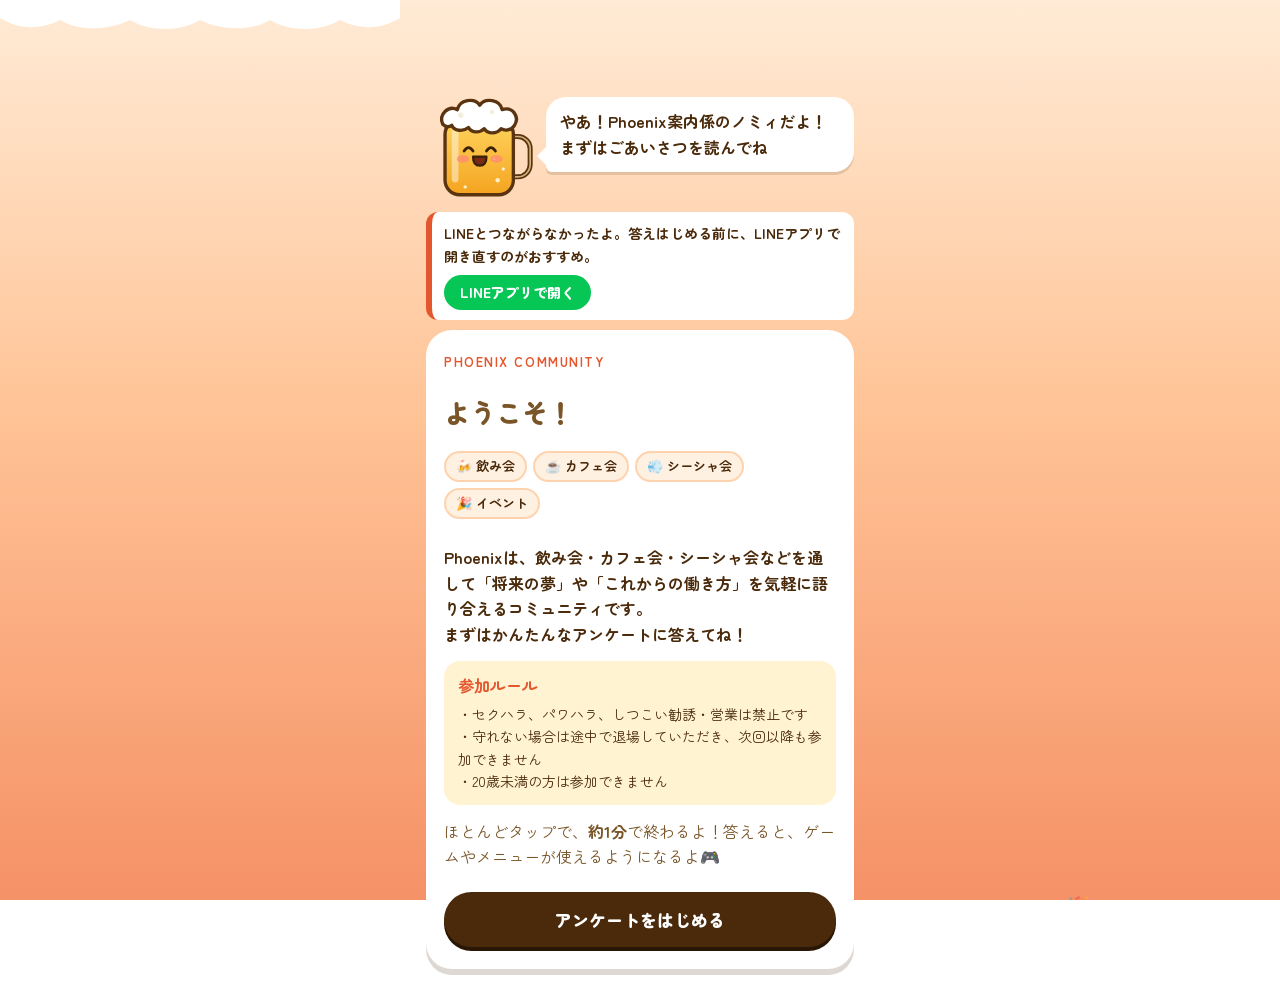
==== commit 0a6386b9: "Add files via upload" ====
--- a/index.html
+++ b/index.html
@@ -3,14 +3,14 @@
 <head>
 <meta charset="utf-8">
 <meta name="viewport" content="width=device-width, initial-scale=1, viewport-fit=cover">
-<title>飲み会アンケート</title>
+<title>Phoenix アンケート</title>
 <link rel="preconnect" href="https://fonts.googleapis.com">
 <link href="https://fonts.googleapis.com/css2?family=Zen+Maru+Gothic:wght@500;700;900&display=swap" rel="stylesheet">
 <script src="nomy.js"></script>
 <style>
   :root {
-    --beer-top: #FFD866;
-    --beer-bottom: #F3A21C;
+    --beer-top: #FFE4CC;
+    --beer-bottom: #F3923C;
     --ink: #4A2A0A;
     --ink-soft: #7A5528;
     --card: #FFFFFF;
@@ -23,7 +23,7 @@
     margin: 0; color: var(--ink);
     font-family: "Zen Maru Gothic", "Hiragino Maru Gothic ProN", "Hiragino Sans", sans-serif;
     font-size: 16px; line-height: 1.6;
-    background: linear-gradient(180deg, var(--beer-top), var(--beer-bottom)) fixed;
+    background: linear-gradient(180deg, #FFEBD6 0%, #FFC497 45%, #F59166 100%) fixed;
     overflow-x: hidden;
   }
   /* 泡のふち＋炭酸 */
@@ -34,7 +34,14 @@
     border-radius: 50%; background: rgba(255,255,255,.55); box-shadow: inset -2px -2px 0 rgba(255,255,255,.4);
     animation: rise var(--d) linear var(--delay) infinite;
   }
+  .bubbles i.em { background: none; box-shadow: none; width: auto; height: auto; font-style: normal; font-size: var(--s); line-height: 1; opacity: .5; }
   @keyframes rise { to { transform: translate(var(--drift), -110vh); } }
+  .brand { display: flex; align-items: center; justify-content: space-between; margin: 0 0 8px; }
+  .brand b { font-size: 13px; letter-spacing: .12em; color: var(--lantern); }
+  .kinds { display: flex; flex-wrap: wrap; gap: 6px; margin: 8px 0 12px; }
+  .kinds span { background: #FFF1E2; border: 2px solid #FFD2AE; border-radius: 999px; padding: 3px 10px; font-size: 13px; font-weight: 700; }
+  .choices.chips4 { grid-template-columns: 1fr 1fr; gap: 8px; }
+  .choices.chips4 label { justify-content: center; padding: 10px 6px; font-size: 14px; }
 
   .app { position: relative; z-index: 1; max-width: 460px; margin: 0 auto; min-height: 100%;
     padding: calc(40px + env(safe-area-inset-top)) 16px calc(24px + env(safe-area-inset-bottom));
@@ -204,7 +211,9 @@
     <div class="loading" id="loading">ちょっと待ってね…</div>
 
     <section class="step intro" data-step="intro">
+      <div class="brand"><b>PHOENIX COMMUNITY</b></div>
       <p class="big" id="introTitle">ようこそ！</p>
+      <div class="kinds" aria-label="開催している会"><span>🍻 飲み会</span><span>☕ カフェ会</span><span>💨 シーシャ会</span><span>🎉 イベント</span></div>
       <p class="greet" id="greet">読み込み中…</p>
       <div class="rules"><b>参加ルール</b><p id="rulesTop"></p></div>
       <p id="introText">ほとんどタップで、<b>約1分</b>で終わるよ！答えると、ゲームやメニューが使えるようになるよ🎮</p>
@@ -218,11 +227,11 @@
       <div class="nav"><button type="button" class="btn ghost" data-back>もどる</button><button type="button" class="btn" data-next>つぎへ</button></div>
     </section>
 
-    <section class="step" data-step="adult" data-say="お酒の席だから、年齢を教えてね">
+    <section class="step" data-step="adult" data-say="お酒やシーシャの会もあるから、年齢を教えてね">
       <label class="q" for="age">年齢は？<span class="tag req">必須</span></label>
       <div class="age-row"><input type="text" inputmode="numeric" pattern="[0-9]*" id="age" name="age" maxlength="2" placeholder="例：28" enterkeyhint="next" autocomplete="off"><span class="unit">歳</span></div>
       <input type="hidden" name="adult" id="adult">
-      <div class="stop" id="stop">ごめんね、お酒の席なので<br>20歳以上の人だけの会なんだ。<br>また大人になったら遊びに来てね！</div>
+      <div class="stop" id="stop">ごめんね、Phoenixの会は<br>20歳以上の人が対象なんだ。<br>また大人になったら遊びに来てね！</div>
       <p class="err" data-err></p>
       <div class="nav"><button type="button" class="btn ghost" data-back>もどる</button><button type="button" class="btn" data-next>つぎへ</button></div>
     </section>
@@ -301,11 +310,20 @@
       <p class="q">もっと教えて！<span class="tag opt">ぜんぶ任意</span></p>
       <p class="hint">書かなくても大丈夫。そのまま「スキップ」でOK！</p>
       <div class="extra-item">
+        <p class="hint" id="interestQ">💡 興味のある会（いくつでも）</p>
+        <div class="choices multi chips4" role="group" aria-labelledby="interestQ">
+          <input type="checkbox" id="i1" name="interest" value="飲み会"><label for="i1">🍻 飲み会</label>
+          <input type="checkbox" id="i2" name="interest" value="カフェ会"><label for="i2">☕ カフェ会</label>
+          <input type="checkbox" id="i3" name="interest" value="シーシャ会"><label for="i3">💨 シーシャ会</label>
+          <input type="checkbox" id="i4" name="interest" value="その他のイベント"><label for="i4">🎉 その他イベント</label>
+        </div>
+      </div>
+      <div class="extra-item">
         <label class="hint" for="connect">🤝 仕事でつながりたい人</label>
         <input type="text" id="connect" name="connect" maxlength="300" placeholder="例：IT系の経営者、Webデザイナー" enterkeyhint="next">
       </div>
       <div class="extra-item going-only">
-        <p class="hint" id="drinkQ">🍺 お酒は飲む？</p>
+        <p class="hint" id="drinkQ">🍺 お酒は飲む？（飲み会の参考にするよ）</p>
         <div class="choices row" role="radiogroup" aria-labelledby="drinkQ">
           <input type="radio" id="d1" name="drink" value="飲む"><label for="d1">飲む！</label>
           <input type="radio" id="d2" name="drink" value="少し"><label for="d2">少し</label>
@@ -332,7 +350,7 @@
       <div class="rules"><b>参加ルール</b><p id="rulesBottom"></p></div>
       <label class="agree"><input type="checkbox" id="agree" name="agree"> 上のルールを守って参加します</label>
       <p class="err" data-err></p>
-      <div class="nav"><button type="button" class="btn ghost" data-back>もどる</button><button type="submit" class="btn" id="submit">送信してカンパイ！</button></div>
+      <div class="nav"><button type="button" class="btn ghost" data-back>もどる</button><button type="submit" class="btn" id="submit">送信する！🎉</button></div>
     </section>
   </form>
 </div>
@@ -343,7 +361,7 @@
     <div class="m m2" id="m2"></div>
     <div class="splash" id="splash"></div>
   </div>
-  <div class="kanpai" aria-hidden="true">カンパーイ！</div>
+  <div class="kanpai" aria-hidden="true">ようこそ！</div>
   <h2 id="doneTitle">回答ありがとうございます！</h2>
   <p>参加するなら、このまま予約しておくと安心だよ🍻</p>
   <a class="btn" id="toReserve" href="reserve.html">🎫 このまま予約する</a>
@@ -362,8 +380,8 @@
 const PREVIEW = params.has('preview');
 const FIELDS = ['nickname', 'attend', 'drink', 'ng', 'dream', 'goal', 'comment', 'referral', 'referrer', 'adult', 'connect', 'job', 'jobDetail', 'age'];
 const SAMPLE_EVENT = {
-  greeting: 'この会は、お酒を飲みながら「将来の夢」や「これからの働き方」を気軽に語り合う交流会です。\nまずはかんたんなアンケートに答えてね！',
-  rules: '・セクハラ、パワハラ、しつこい勧誘・営業は禁止です\n・守れない場合は途中で退場していただき、次回以降も参加できません\n・お酒の席なので、20歳未満の方は参加できません',
+  greeting: 'Phoenixは、飲み会・カフェ会・シーシャ会などを通して「将来の夢」や「これからの働き方」を気軽に語り合えるコミュニティです。\nまずはかんたんなアンケートに答えてね！',
+  rules: '・セクハラ、パワハラ、しつこい勧誘・営業は禁止です\n・守れない場合は途中で退場していただき、次回以降も参加できません\n・20歳未満の方は参加できません',
 };
 const $ = (id) => document.getElementById(id);
 const form = $('form');
@@ -382,7 +400,9 @@
   const box = $('bubbles');
   for (let i = 0; i < 18; i++) {
     const b = document.createElement('i');
-    const s = 4 + Math.random() * 10;
+    const icon = i % 3 === 0;
+    if (icon) { b.className = 'em'; b.textContent = ['☕', '🍻', '💨', '🎉', '🍵', '✨'][(i / 3) % 6]; }
+    const s = icon ? 16 + Math.random() * 12 : 4 + Math.random() * 10;
     b.style.cssText = `--s:${s}px;--x:${Math.random() * 100}%;--d:${6 + Math.random() * 8}s;--delay:${-Math.random() * 10}s;--drift:${(Math.random() - .5) * 60}px`;
     box.appendChild(b);
   }
@@ -447,7 +467,7 @@
 
   if (k === 'purpose' && !purposes().length) msg = 'ひとつ以上選んでね';
   if (k === 'agree' && !$('agree').checked) msg = 'ルールに同意してね';
-  if (msg === ' ') { say('ごめんね…お酒の席だから20歳以上の人だけなんだ', 'sad', 'droop'); return false; }
+  if (msg === ' ') { say('ごめんね…20歳以上の人が対象なんだ', 'sad', 'droop'); return false; }
   if (err) err.textContent = msg;
   if (msg) { say(msg, 'wow', 'wiggle'); return false; }
   return true;
@@ -491,7 +511,7 @@
 const EXTRA = ['connect', 'drink', 'ng', 'goal', 'comment'];
 function updateExtraBtn() {
   const b = $('extraNext');
-  if (b) b.textContent = EXTRA.some((k) => String(form.elements[k].value || '').trim()) ? 'つぎへ' : 'スキップ';
+  if (b) b.textContent = EXTRA.some((k) => String(form.elements[k].value || '').trim()) || form.querySelector('input[name=interest]:checked') ? 'つぎへ' : 'スキップ';
 }
 function autosave() {
   if (PREVIEW) return;
@@ -524,7 +544,7 @@
     setTimeout(() => { if (cur === stepNow && check(current())) go(cur + 1, 1); }, 450);
   }
   if (e.target.name === 'job') setTimeout(() => { if (!$('jobDetail').value) $('jobDetail').focus({ preventScroll: true }); }, 200);
-  if (EXTRA.includes(e.target.name)) updateExtraBtn();
+  if (EXTRA.includes(e.target.name) || e.target.name === 'interest') updateExtraBtn();
   autosave();
 });
 
@@ -555,6 +575,7 @@
   if (out.attend === '不参加') { out.drink = ''; out.ng = ''; }
   if (out.referral !== '知り合いの紹介') out.referrer = '';
   out.purpose = purposes();
+  out.interest = [...form.querySelectorAll('input[name=interest]:checked')].map((c) => c.value);
   out.agree = $('agree').checked;
   return out;
 }
@@ -568,6 +589,8 @@
   });
   const ps = Array.isArray(a.purpose) ? a.purpose : [];
   form.querySelectorAll('input[name=purpose]').forEach((c) => { c.checked = ps.includes(c.value); });
+  const is = Array.isArray(a.interest) ? a.interest : [];
+  form.querySelectorAll('input[name=interest]').forEach((c) => { c.checked = is.includes(c.value); });
   $('referrerBox').classList.toggle('show', a.referral === '知り合いの紹介');
   $('agree').checked = false; // 直すときも毎回ルールに同意してもらう
   updateCounts();
@@ -680,7 +703,7 @@
       banner('「' + (fields.map((f) => LABEL[f]).join('」「') || '入力内容') + '」をもう一度確認してね。');
       const i = fields.length ? visibleSteps().findIndex((s) => s.dataset.step === STEP_OF[fields[0]]) : -1;
       if (i >= 0) { go(i, -1); const err = current().querySelector('[data-err]'); if (err) err.textContent = 'ここを確認してね'; }
-    } else if (res.error === 'underage') banner('お酒の席なので、20歳以上の人だけ参加できます。');
+    } else if (res.error === 'underage') banner('Phoenixの会は、20歳以上の人が対象です。');
     else banner('回答は保存できたけど、メニューを出せなかったよ。主催者に連絡してね。（' + (res.error || '不明') + '）');
     say('あれれ…', 'sad', 'droop');
   } catch (err) {
@@ -749,7 +772,7 @@
   $('introTitle').textContent = 'おかえり！';
   $('introText').textContent = 'まえの回答が入ってるよ。直したいところだけ変えてね。';
   $('startBtn').textContent = '回答を直す';
-  $('submit').textContent = '更新してカンパイ！';
+  $('submit').textContent = '更新する！';
   if (cur === 0) say(`おかえり、${nickname}さん！`, 'happy', 'jump');
 }
 
@@ -759,7 +782,7 @@
   showGreeting(null);
   $('loading').remove();
   go(0, 1);
-  say('やあ！ノミィだよ🍺 まずはごあいさつを読んでね！', 'happy', 'jump');
+  say('やあ！Phoenix案内係のノミィだよ！まずはごあいさつを読んでね', 'happy', 'jump');
   loadEvent().then((ev) => { if (ev) showGreeting(ev); });
 
   // 2) LINEログインから戻ってきたときは、入力していた内容を戻す
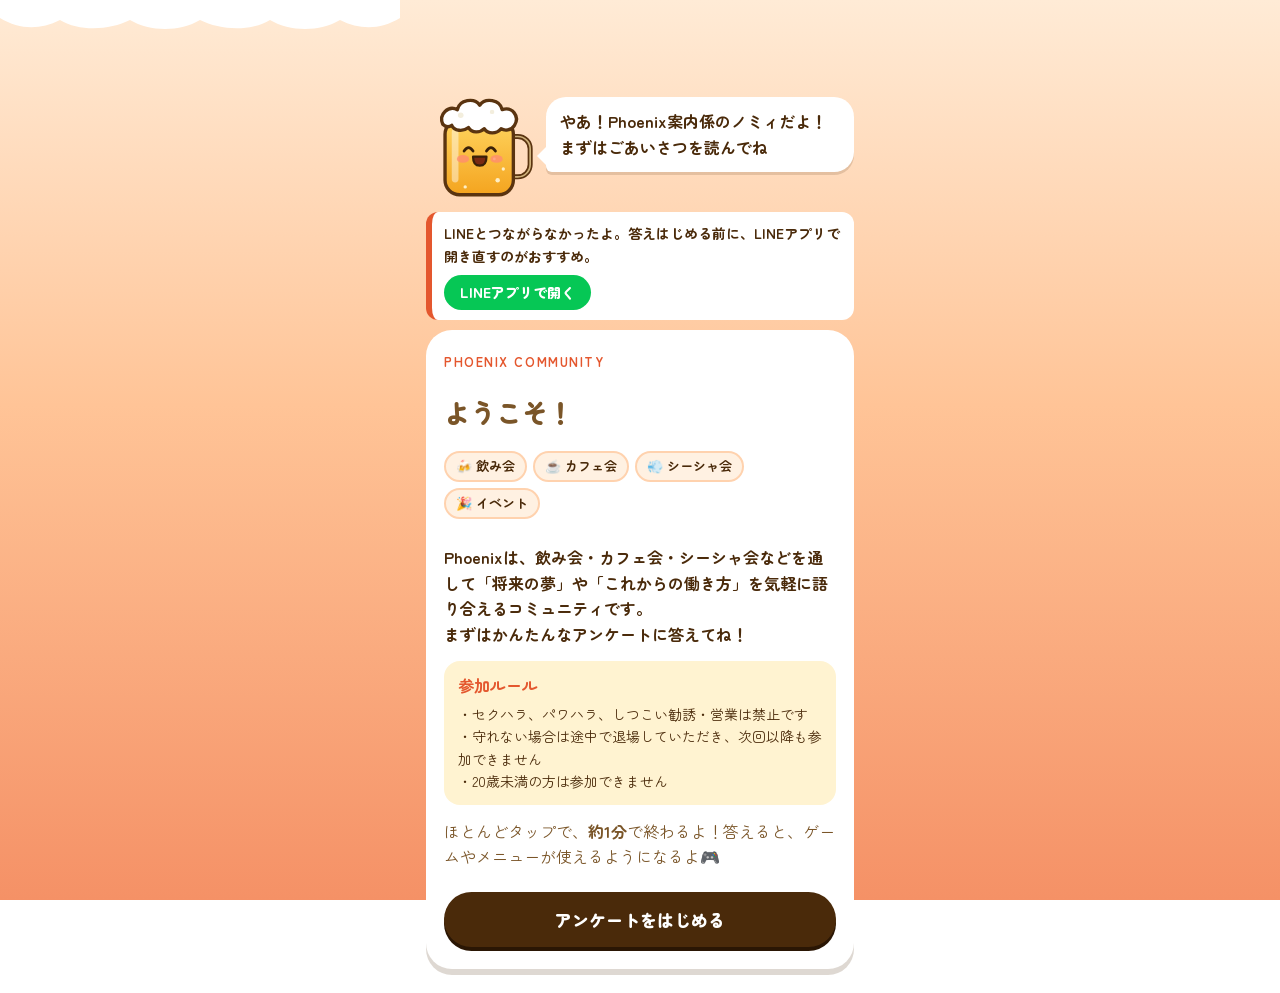
==== commit 7da0a973: "Add files via upload" ====
--- a/index.html
+++ b/index.html
@@ -126,6 +126,8 @@
   .extra-item { margin-top: 14px; }
   .extra-item .hint { display: block; margin: 0 0 6px; font-weight: 700; }
   .choices.row { grid-template-columns: repeat(3, 1fr); }
+  .choices.row2 { grid-template-columns: 1fr 1fr; gap: 8px; }
+  .choices.row2 label { justify-content: center; padding: 10px 6px; font-size: 14px; }
   .choices.two { grid-template-columns: 1fr 1fr; gap: 8px; }
   .choices.two label { padding: 10px 10px; font-size: 14px; gap: 6px; }
   .choices.two label .em { font-size: 20px; }
@@ -310,6 +312,14 @@
       <p class="q">もっと教えて！<span class="tag opt">ぜんぶ任意</span></p>
       <p class="hint">書かなくても大丈夫。そのまま「スキップ」でOK！</p>
       <div class="extra-item">
+        <p class="hint" id="careerQ">💼 お仕事やキャリアの情報も受け取りたい？</p>
+        <div class="choices row2" role="radiogroup" aria-labelledby="careerQ">
+          <input type="radio" id="c1" name="career" value="受け取りたい"><label for="c1">受け取りたい</label>
+          <input type="radio" id="c2" name="career" value="今はいい"><label for="c2">今はいい</label>
+        </div>
+        <p class="hint" style="font-weight:500;font-size:12px;margin-top:6px">転職・独立・副業などの情報を、希望した人にだけ主催者からお知らせします。</p>
+      </div>
+      <div class="extra-item">
         <p class="hint" id="interestQ">💡 興味のある会（いくつでも）</p>
         <div class="choices multi chips4" role="group" aria-labelledby="interestQ">
           <input type="checkbox" id="i1" name="interest" value="飲み会"><label for="i1">🍻 飲み会</label>
@@ -378,7 +388,7 @@
 // ?preview=1 で LINE につながずに見た目だけ確認できる（送信もしない）
 const params = new URLSearchParams(location.search);
 const PREVIEW = params.has('preview');
-const FIELDS = ['nickname', 'attend', 'drink', 'ng', 'dream', 'goal', 'comment', 'referral', 'referrer', 'adult', 'connect', 'job', 'jobDetail', 'age'];
+const FIELDS = ['nickname', 'attend', 'drink', 'ng', 'dream', 'goal', 'comment', 'referral', 'referrer', 'adult', 'connect', 'job', 'jobDetail', 'age', 'career'];
 const SAMPLE_EVENT = {
   greeting: 'Phoenixは、飲み会・カフェ会・シーシャ会などを通して「将来の夢」や「これからの働き方」を気軽に語り合えるコミュニティです。\nまずはかんたんなアンケートに答えてね！',
   rules: '・セクハラ、パワハラ、しつこい勧誘・営業は禁止です\n・守れない場合は途中で退場していただき、次回以降も参加できません\n・20歳未満の方は参加できません',
@@ -508,7 +518,7 @@
 
 // ---------- 答えやすくする工夫 ----------
 const AUTO_KEY = 'nomikai-autosave';
-const EXTRA = ['connect', 'drink', 'ng', 'goal', 'comment'];
+const EXTRA = ['connect', 'drink', 'ng', 'goal', 'comment', 'career'];
 function updateExtraBtn() {
   const b = $('extraNext');
   if (b) b.textContent = EXTRA.some((k) => String(form.elements[k].value || '').trim()) || form.querySelector('input[name=interest]:checked') ? 'つぎへ' : 'スキップ';
@@ -696,9 +706,9 @@
     } else if (res.error === 'invalid') {
       // どの質問に問題があるかを探して、その質問にもどる
       const STEP_OF = { nickname: 'nickname', age: 'adult', adult: 'adult', job: 'job', jobDetail: 'job', referral: 'referral', referrer: 'referral',
-        attend: 'attend', purpose: 'purpose', connect: 'extra', drink: 'extra', ng: 'extra', dream: 'dream', goal: 'extra', comment: 'extra', agree: 'agree' };
+        attend: 'attend', purpose: 'purpose', career: 'extra', connect: 'extra', drink: 'extra', ng: 'extra', dream: 'dream', goal: 'extra', comment: 'extra', agree: 'agree' };
       const LABEL = { nickname: 'お名前', age: '年齢', adult: '年齢', job: '職業', jobDetail: '業種・職種', referral: '知ったきっかけ', referrer: '紹介者', attend: '参加・不参加',
-        purpose: '参加の目的', connect: '仕事でつながりたい人', drink: 'お酒', ng: '食べられないもの', dream: '将来の夢', goal: '目標', comment: 'ひとこと', agree: 'ルールへの同意' };
+        purpose: '参加の目的', career: 'お仕事情報', connect: '仕事でつながりたい人', drink: 'お酒', ng: '食べられないもの', dream: '将来の夢', goal: '目標', comment: 'ひとこと', agree: 'ルールへの同意' };
       const fields = (res.fields || []).filter((f) => STEP_OF[f]);
       banner('「' + (fields.map((f) => LABEL[f]).join('」「') || '入力内容') + '」をもう一度確認してね。');
       const i = fields.length ? visibleSteps().findIndex((s) => s.dataset.step === STEP_OF[fields[0]]) : -1;
